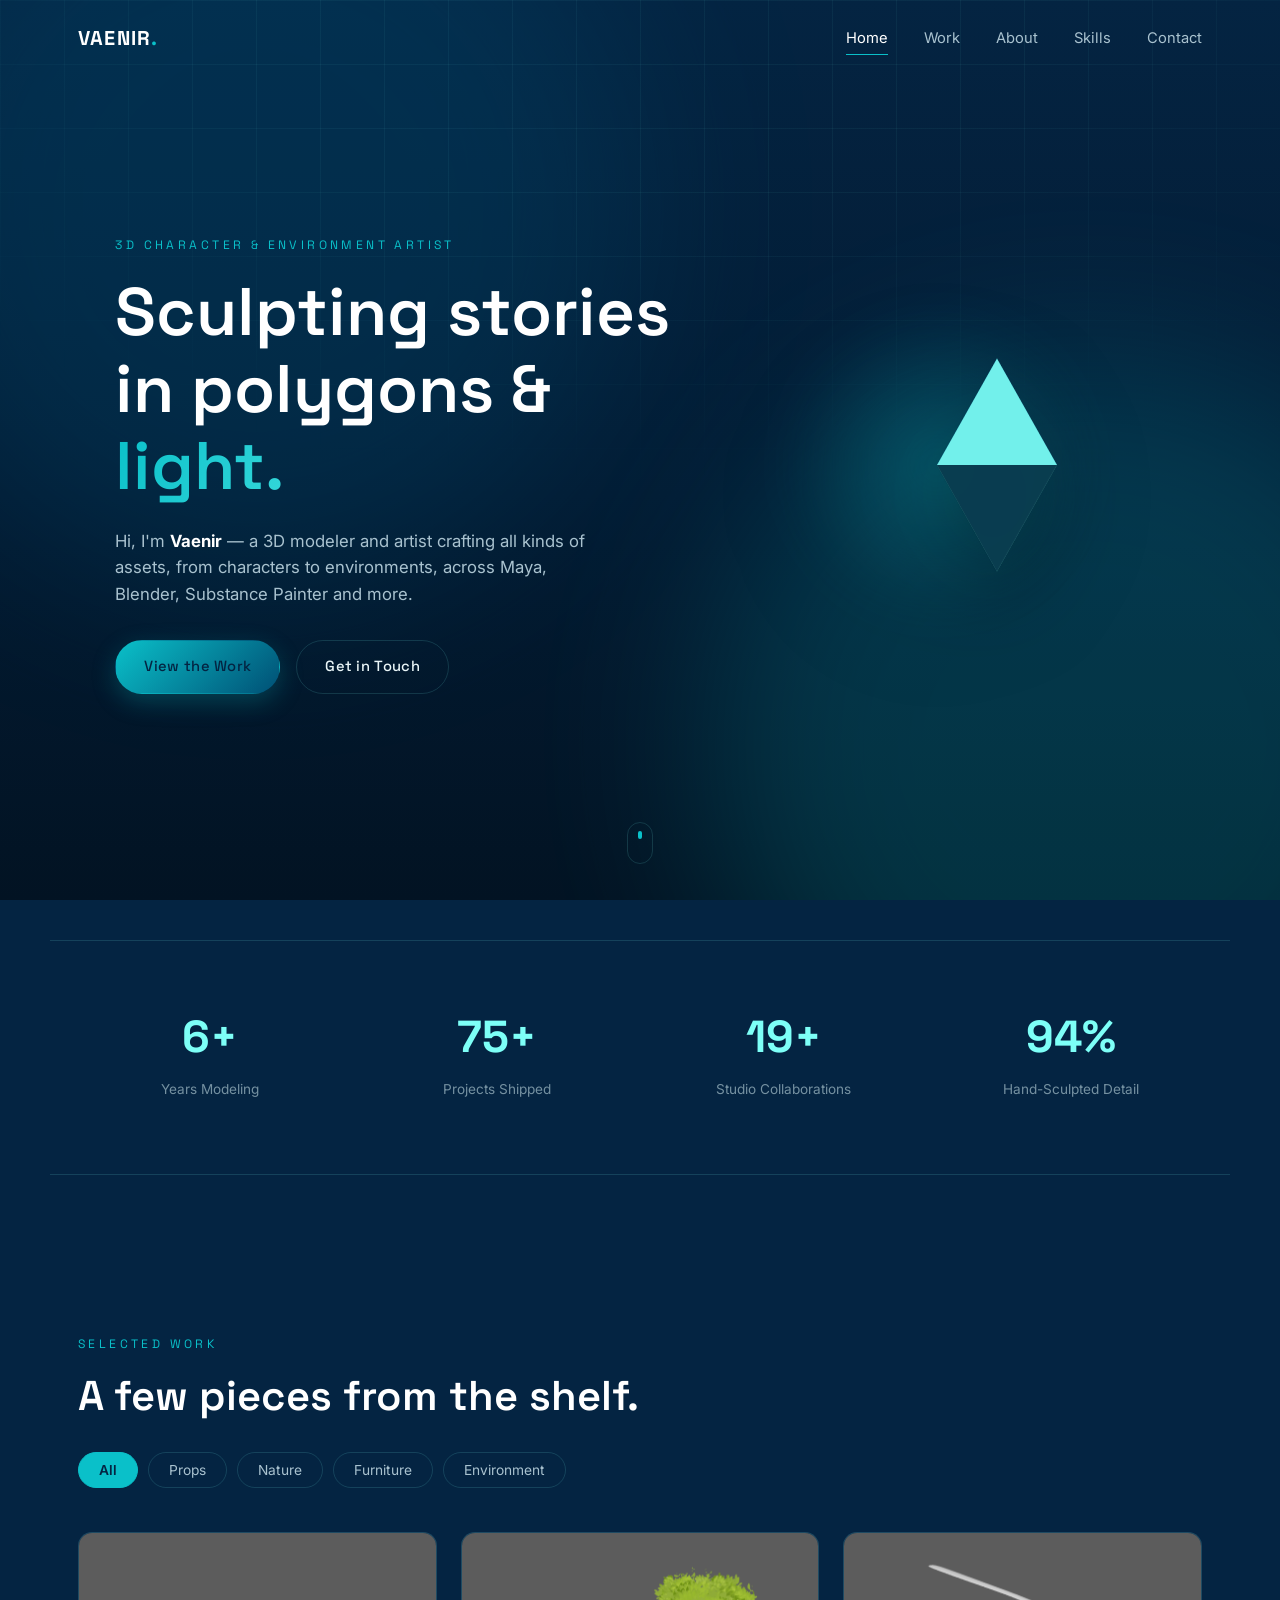
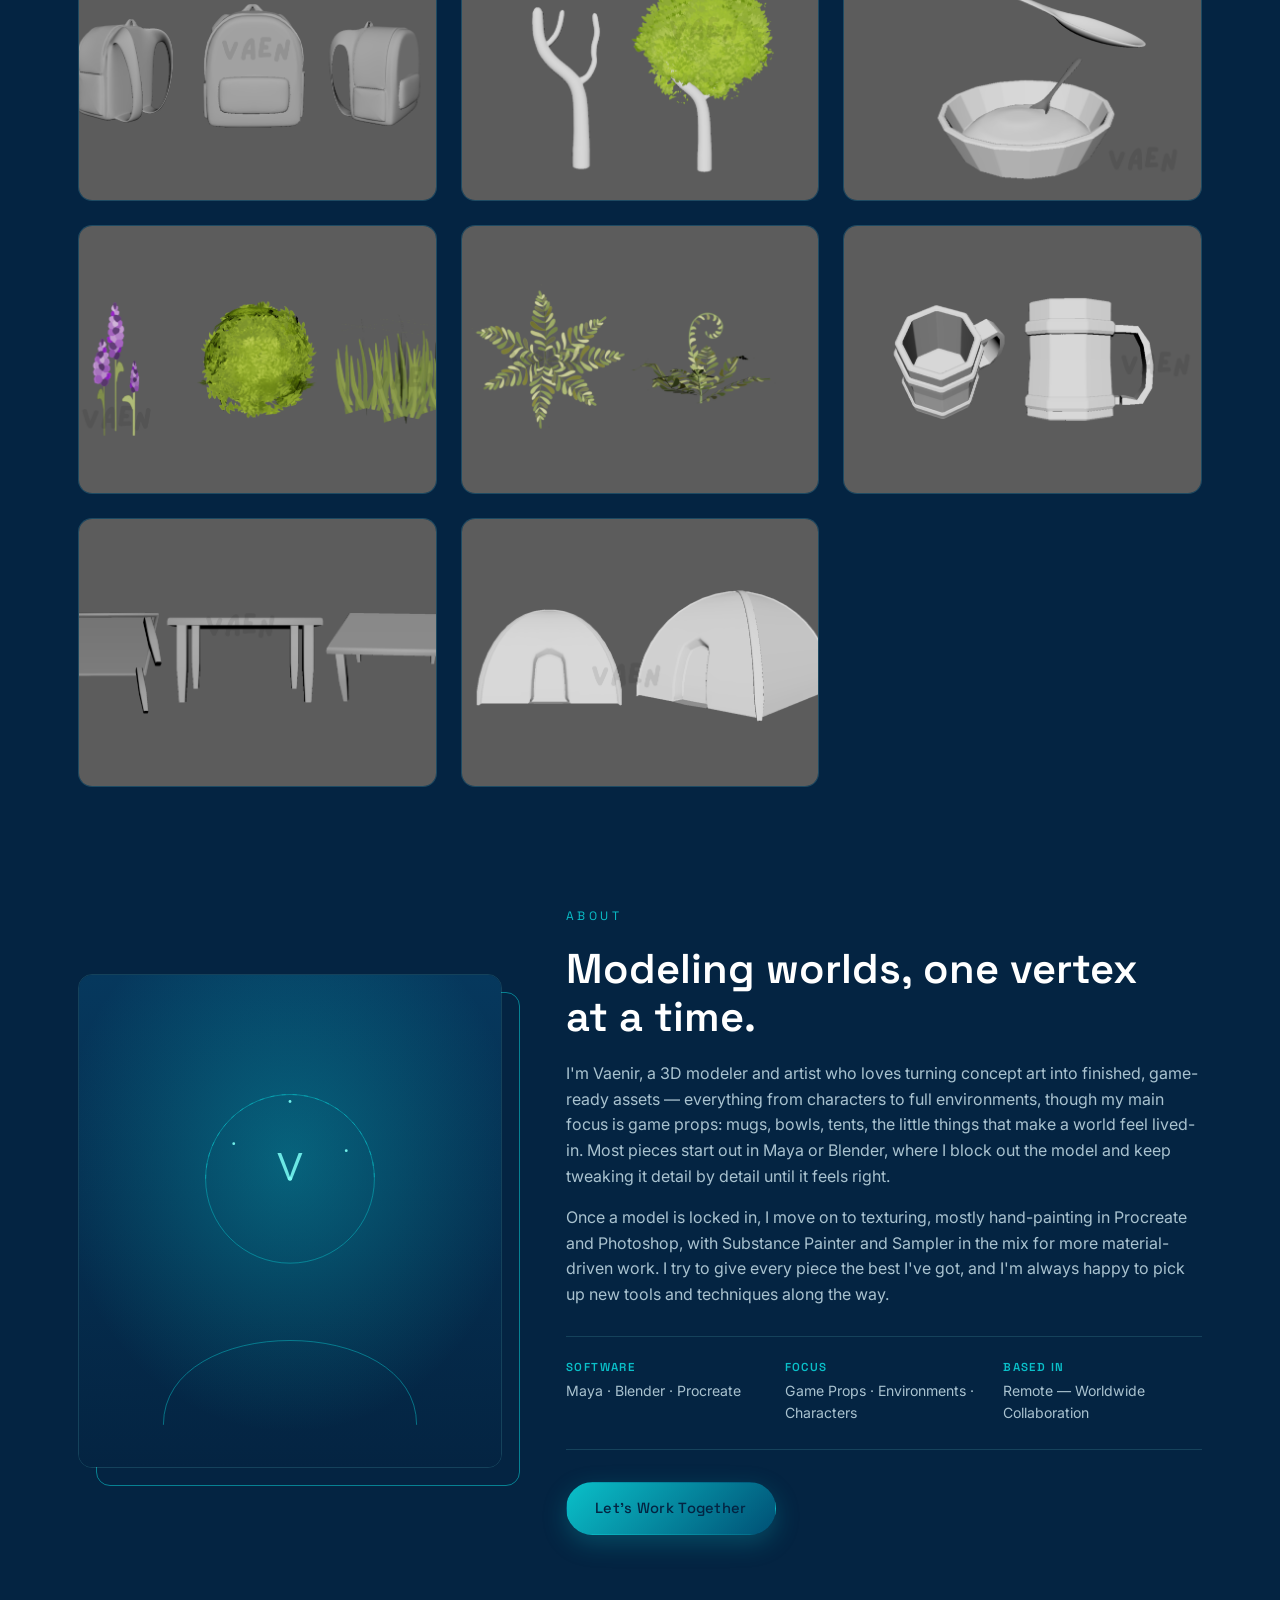
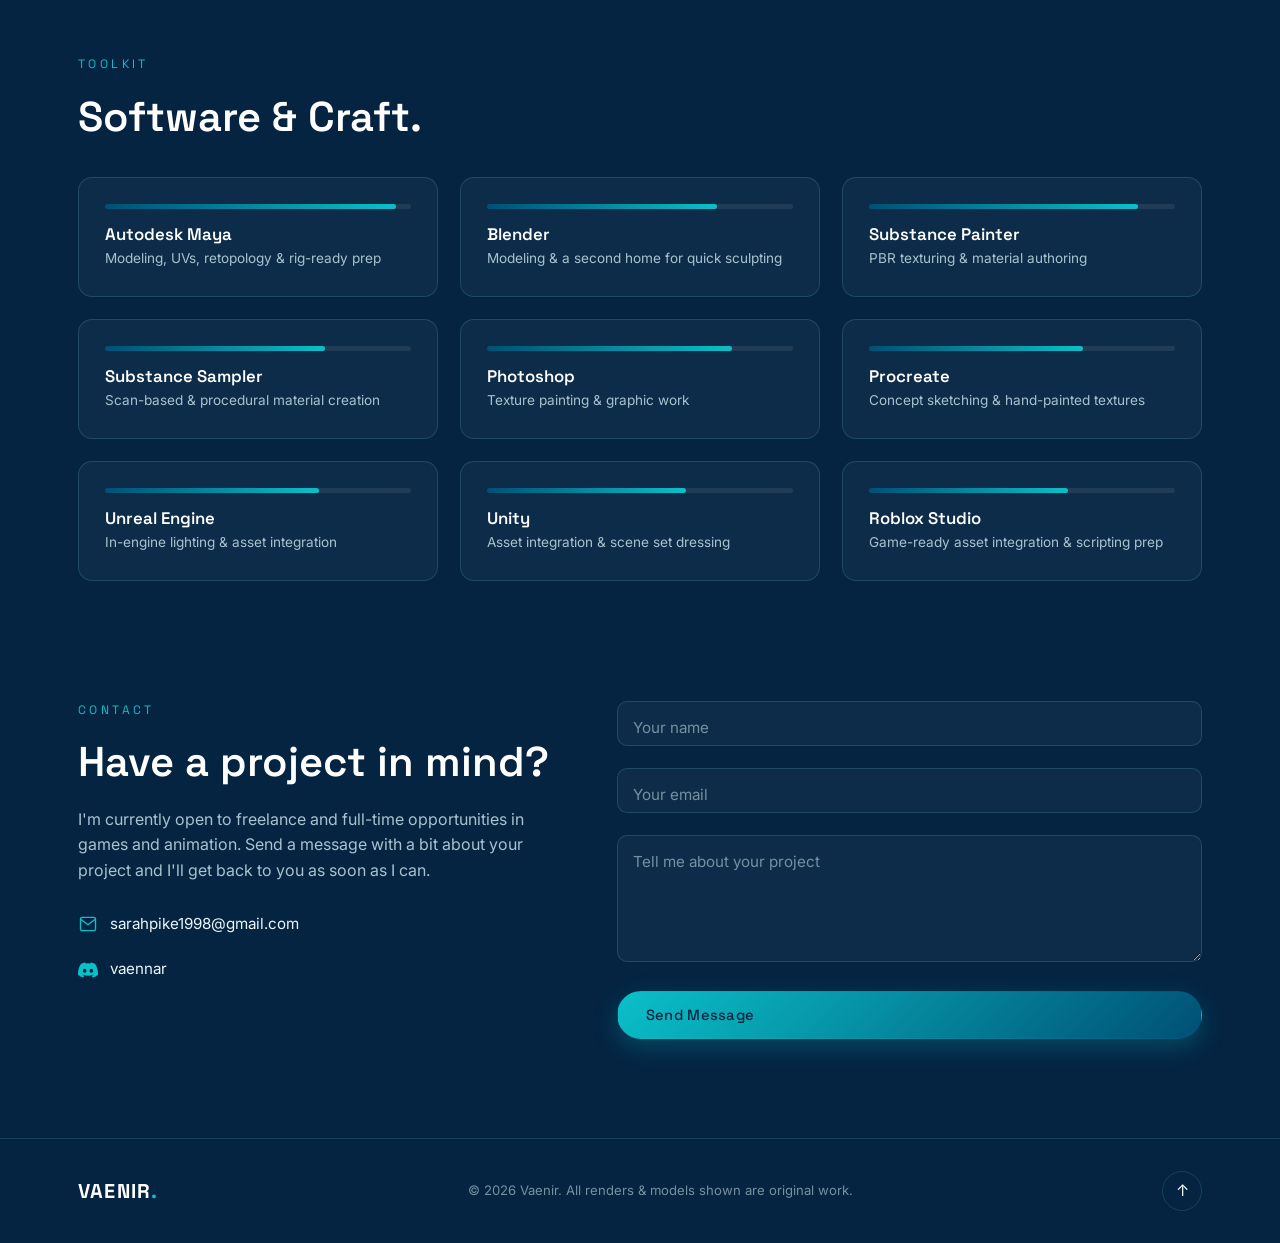
==== index.html @ 99d36cfa "Add files via upload" ====
<!doctype html>
<html lang="en">
<head>
  <meta charset="UTF-8" />
  <meta name="viewport" content="width=device-width, initial-scale=1.0" />
  <title>Vaenir — 3D Character &amp; Environment Artist</title>
  <meta name="description" content="Vaenir is a 3D modeler and artist crafting assets from characters to environments using Maya, Blender, Substance Painter and more." />
  <link rel="icon" type="image/svg+xml" href="assets/images/misc/favicon.svg" />

  <!-- Social preview (Discord, Twitter/X, Slack, etc.) -->
  <!-- NOTE: currently pointing at the local network IP for testing. Discord's crawler can't
       reach a private LAN address (10.0.0.96), so the embed won't render until this is swapped
       for a real public URL after deploying (e.g. https://vaenir.art). -->
  <meta property="og:type" content="website" />
  <meta property="og:site_name" content="Vaenir — 3D Artist Portfolio" />
  <meta property="og:title" content="Vaenir — 3D Character &amp; Environment Artist" />
  <meta property="og:description" content="3D modeler and artist crafting characters, props and environments in Maya, Blender, Substance Painter and more." />
  <meta property="og:url" content="http://10.0.0.96:8420/" />
  <meta property="og:image" content="http://10.0.0.96:8420/assets/images/misc/og-cover.png" />
  <meta property="og:image:width" content="1200" />
  <meta property="og:image:height" content="630" />
  <meta property="theme-color" content="#042442" />

  <meta name="twitter:card" content="summary_large_image" />
  <meta name="twitter:title" content="Vaenir — 3D Character &amp; Environment Artist" />
  <meta name="twitter:description" content="3D modeler and artist crafting characters, props and environments in Maya, Blender, Substance Painter and more." />
  <meta name="twitter:image" content="http://10.0.0.96:8420/assets/images/misc/og-cover.png" />

  <link rel="preconnect" href="https://fonts.googleapis.com" />
  <link rel="preconnect" href="https://fonts.gstatic.com" crossorigin />
  <link href="https://fonts.googleapis.com/css2?family=Space+Grotesk:wght@400;500;600;700&family=Inter:wght@300;400;500;600&display=swap" rel="stylesheet" />

  <link rel="stylesheet" href="css/style.css" />
</head>
<body>

  <!-- Preloader -->
  <div class="preloader" id="preloader" aria-hidden="true">
    <div class="preloader__mark">
      <svg viewBox="0 0 64 64" class="preloader__diamond">
        <polygon points="32,8 52,26 32,58 12,26" fill="none" stroke="currentColor" stroke-width="1.5"/>
        <polygon points="32,8 52,26 32,34" fill="currentColor" opacity="0.9"/>
      </svg>
      <span>VAENIR</span>
    </div>
  </div>

  <!-- Background scene: fixed animated gradient + wireframe cube -->
  <div class="bg-scene" aria-hidden="true">
    <div class="bg-scene__glow bg-scene__glow--one"></div>
    <div class="bg-scene__glow bg-scene__glow--two"></div>
    <div class="bg-scene__grid"></div>
  </div>

  <!-- Nav -->
  <header class="site-header" id="siteHeader">
    <nav class="nav container">
      <a href="#home" class="nav__logo">VAENIR<span>.</span></a>

      <button class="nav__toggle" id="navToggle" aria-label="Toggle navigation" aria-expanded="false">
        <span></span><span></span><span></span>
      </button>

      <ul class="nav__links" id="navLinks">
        <li><a href="#home" class="nav__link" data-nav>Home</a></li>
        <li><a href="#work" class="nav__link" data-nav>Work</a></li>
        <li><a href="#about" class="nav__link" data-nav>About</a></li>
        <li><a href="#skills" class="nav__link" data-nav>Skills</a></li>
        <li><a href="#contact" class="nav__link" data-nav>Contact</a></li>
      </ul>
    </nav>
  </header>

  <main>
    <!-- HERO -->
    <section class="hero" id="home">
      <div class="container hero__inner">
        <div class="hero__text">
          <p class="eyebrow reveal">3D Character &amp; Environment Artist</p>
          <h1 class="hero__title">
            <span class="reveal" style="--d:0">Sculpting stories</span>
            <span class="reveal" style="--d:1">in polygons &amp;</span>
            <span class="reveal hero__title--accent" style="--d:2">light.</span>
          </h1>
          <p class="hero__lead reveal" style="--d:3">
            Hi, I'm <strong>Vaenir</strong> — a 3D modeler and artist crafting all kinds of
            assets, from characters to environments, across Maya, Blender, Substance Painter and more.
          </p>
          <div class="hero__cta reveal" style="--d:4">
            <a href="#work" class="btn btn--primary magnetic">View the Work</a>
            <a href="#contact" class="btn btn--ghost magnetic">Get in Touch</a>
          </div>
        </div>

        <div class="hero__scene" aria-hidden="true">
          <div class="gem-wrap">
            <div class="gem">
              <div class="gem__half gem__half--top">
                <span class="gem__facet"></span>
                <span class="gem__facet"></span>
                <span class="gem__facet"></span>
                <span class="gem__facet"></span>
              </div>
              <div class="gem__half gem__half--bottom">
                <span class="gem__facet"></span>
                <span class="gem__facet"></span>
                <span class="gem__facet"></span>
                <span class="gem__facet"></span>
              </div>
            </div>
          </div>
        </div>
      </div>

      <a href="#work" class="scroll-cue" aria-label="Scroll to work">
        <span></span>
      </a>
    </section>

    <!-- STATS -->
    <section class="stats container">
      <div class="stat reveal">
        <span class="stat__num" data-count="6">0</span><span class="stat__suffix">+</span>
        <p>Years Modeling</p>
      </div>
      <div class="stat reveal">
        <span class="stat__num" data-count="80">0</span><span class="stat__suffix">+</span>
        <p>Projects Shipped</p>
      </div>
      <div class="stat reveal">
        <span class="stat__num" data-count="20">0</span><span class="stat__suffix">+</span>
        <p>Studio Collaborations</p>
      </div>
      <div class="stat reveal">
        <span class="stat__num" data-count="100">0</span><span class="stat__suffix">%</span>
        <p>Hand-Sculpted Detail</p>
      </div>
    </section>

    <!-- WORK -->
    <section class="work" id="work">
      <div class="container">
        <p class="eyebrow reveal">Selected Work</p>
        <h2 class="section-title reveal">A few pieces from the shelf.</h2>

        <div class="work__filters reveal" role="tablist" aria-label="Filter work by category">
          <button class="filter-btn is-active" data-filter="all">All</button>
          <button class="filter-btn" data-filter="prop">Props</button>
          <button class="filter-btn" data-filter="nature">Nature</button>
          <button class="filter-btn" data-filter="furniture">Furniture</button>
          <button class="filter-btn" data-filter="environment">Environment</button>
        </div>

        <div class="work__grid" id="workGrid">

          <article class="work-card reveal" data-category="prop">
            <button class="work-card__trigger" data-title="Backpack Study" data-category-label="Hard-Surface Prop" data-desc="A stylized backpack modeled in Maya with clean quad topology, shown here as a grey-clay turnaround to highlight surface flow before texturing.">
              <img src="assets/images/work/1.png" alt="Backpack — stylized prop turnaround render" loading="lazy" />
              <span class="work-card__overlay">
                <span class="work-card__cat">Hard-Surface Prop</span>
                <span class="work-card__title">Backpack Study</span>
                <span class="work-card__view">View Piece →</span>
              </span>
            </button>
          </article>

          <article class="work-card reveal" data-category="nature">
            <button class="work-card__trigger" data-title="Stylized Tree" data-category-label="Nature Asset" data-desc="A hand-built stylized tree combining a sculpted trunk with painted foliage clumps, designed for lightweight in-engine instancing.">
              <img src="assets/images/work/2.png" alt="Stylized tree — nature asset render" loading="lazy" />
              <span class="work-card__overlay">
                <span class="work-card__cat">Nature Asset</span>
                <span class="work-card__title">Stylized Tree</span>
                <span class="work-card__view">View Piece →</span>
              </span>
            </button>
          </article>

          <article class="work-card reveal" data-category="prop">
            <button class="work-card__trigger" data-title="Spoon &amp; Bowl" data-category-label="Prop" data-desc="A simple kitchenware set modeled in Maya, focused on clean silhouette and smooth surface flow for a cozy stylized scene.">
              <img src="assets/images/work/3.png" alt="Spoon and bowl — prop render" loading="lazy" />
              <span class="work-card__overlay">
                <span class="work-card__cat">Prop</span>
                <span class="work-card__title">Spoon &amp; Bowl</span>
                <span class="work-card__view">View Piece →</span>
              </span>
            </button>
          </article>

          <article class="work-card reveal" data-category="nature">
            <button class="work-card__trigger" data-title="Foliage Set" data-category-label="Nature Asset" data-desc="A modular nature kit — flowering stems, a rounded bush and grass clumps — built as lightweight cards for fast environment dressing.">
              <img src="assets/images/work/4.png" alt="Foliage set — flowers, bush and grass render" loading="lazy" />
              <span class="work-card__overlay">
                <span class="work-card__cat">Nature Asset</span>
                <span class="work-card__title">Foliage Set</span>
                <span class="work-card__view">View Piece →</span>
              </span>
            </button>
          </article>

          <article class="work-card reveal" data-category="nature">
            <button class="work-card__trigger" data-title="Fern Study" data-category-label="Nature Asset" data-desc="Two fern variations exploring frond layout and a curled fiddlehead silhouette, painted onto simple card geometry." >
              <img src="assets/images/work/5.png" alt="Fern study — nature asset render" loading="lazy" />
              <span class="work-card__overlay">
                <span class="work-card__cat">Nature Asset</span>
                <span class="work-card__title">Fern Study</span>
                <span class="work-card__view">View Piece →</span>
              </span>
            </button>
          </article>

          <article class="work-card reveal" data-category="prop">
            <button class="work-card__trigger" data-title="Tankard" data-category-label="Prop" data-desc="A stylized drinking mug with faceted surface detailing, modeled to read clearly under simple toon-style lighting.">
              <img src="assets/images/work/6.png" alt="Tankard — stylized prop render" loading="lazy" />
              <span class="work-card__overlay">
                <span class="work-card__cat">Prop</span>
                <span class="work-card__title">Tankard</span>
                <span class="work-card__view">View Piece →</span>
              </span>
            </button>
          </article>

          <article class="work-card reveal" data-category="furniture">
            <button class="work-card__trigger" data-title="Side Table" data-category-label="Furniture" data-desc="A small wooden side table modeled from turntable reference, kept low-poly and clean for interior set dressing.">
              <img src="assets/images/work/7.png" alt="Side table — furniture prop render" loading="lazy" />
              <span class="work-card__overlay">
                <span class="work-card__cat">Furniture</span>
                <span class="work-card__title">Side Table</span>
                <span class="work-card__view">View Piece →</span>
              </span>
            </button>
          </article>

          <article class="work-card reveal" data-category="environment">
            <button class="work-card__trigger" data-title="Dome Shelter" data-category-label="Environment" data-desc="A rounded dome shelter with an arched doorway, modeled as a modular piece for outdoor environment kits.">
              <img src="assets/images/work/8.png" alt="Dome shelter — environment piece render" loading="lazy" />
              <span class="work-card__overlay">
                <span class="work-card__cat">Environment</span>
                <span class="work-card__title">Dome Shelter</span>
                <span class="work-card__view">View Piece →</span>
              </span>
            </button>
          </article>

        </div>
      </div>
    </section>

    <!-- ABOUT -->
    <section class="about" id="about">
      <div class="container about__inner">
        <div class="about__media reveal">
          <img src="assets/images/misc/portrait.svg" alt="Portrait placeholder for Vaenir" />
          <div class="about__media-frame" aria-hidden="true"></div>
        </div>

        <div class="about__text">
          <p class="eyebrow reveal">About</p>
          <h2 class="section-title reveal">Modeling worlds, one vertex at a time.</h2>
          <p class="reveal">
            I'm Vaenir, a 3D modeler and artist who loves turning concept art into finished,
            game-ready assets — everything from characters to full environments, though my
            main focus is game props: mugs, bowls, tents, the little things that make a world
            feel lived-in. Most pieces start out in Maya or Blender, where I block out the
            model and keep tweaking it detail by detail until it feels right.
          </p>
          <p class="reveal">
            Once a model is locked in, I move on to texturing, mostly hand-painting in
            Procreate and Photoshop, with Substance Painter and Sampler in the mix for more
            material-driven work. I try to give every piece the best I've got, and I'm always
            happy to pick up new tools and techniques along the way.
          </p>

          <div class="about__facts reveal">
            <div>
              <h3>Software</h3>
              <p>Maya · Blender · Procreate</p>
            </div>
            <div>
              <h3>Focus</h3>
              <p>Game Props · Environments · Characters</p>
            </div>
            <div>
              <h3>Based in</h3>
              <p>Remote — Worldwide Collaboration</p>
            </div>
          </div>

          <a href="#contact" class="btn btn--primary magnetic reveal">Let's Work Together</a>
        </div>
      </div>
    </section>

    <!-- SKILLS -->
    <section class="skills" id="skills">
      <div class="container">
        <p class="eyebrow reveal">Toolkit</p>
        <h2 class="section-title reveal">Software &amp; Craft.</h2>

        <div class="skills__grid">
          <div class="skill-card reveal">
            <div class="skill-card__bar"><span style="--w:95%"></span></div>
            <h3>Autodesk Maya</h3>
            <p>Modeling, UVs, retopology &amp; rig-ready prep</p>
          </div>
          <div class="skill-card reveal">
            <div class="skill-card__bar"><span style="--w:75%"></span></div>
            <h3>Blender</h3>
            <p>Modeling &amp; a second home for quick sculpting</p>
          </div>
          <div class="skill-card reveal">
            <div class="skill-card__bar"><span style="--w:88%"></span></div>
            <h3>Substance Painter</h3>
            <p>PBR texturing &amp; material authoring</p>
          </div>
          <div class="skill-card reveal">
            <div class="skill-card__bar"><span style="--w:72%"></span></div>
            <h3>Substance Sampler</h3>
            <p>Scan-based &amp; procedural material creation</p>
          </div>
          <div class="skill-card reveal">
            <div class="skill-card__bar"><span style="--w:80%"></span></div>
            <h3>Photoshop</h3>
            <p>Texture painting &amp; graphic work</p>
          </div>
          <div class="skill-card reveal">
            <div class="skill-card__bar"><span style="--w:70%"></span></div>
            <h3>Procreate</h3>
            <p>Concept sketching &amp; hand-painted textures</p>
          </div>
          <div class="skill-card reveal">
            <div class="skill-card__bar"><span style="--w:70%"></span></div>
            <h3>Unreal Engine</h3>
            <p>In-engine lighting &amp; asset integration</p>
          </div>
          <div class="skill-card reveal">
            <div class="skill-card__bar"><span style="--w:65%"></span></div>
            <h3>Unity</h3>
            <p>Asset integration &amp; scene set dressing</p>
          </div>
          <div class="skill-card reveal">
            <div class="skill-card__bar"><span style="--w:65%"></span></div>
            <h3>Roblox Studio</h3>
            <p>Game-ready asset integration &amp; scripting prep</p>
          </div>
        </div>
      </div>
    </section>

    <!-- CONTACT -->
    <section class="contact" id="contact">
      <div class="container contact__inner">
        <div class="contact__intro">
          <p class="eyebrow reveal">Contact</p>
          <h2 class="section-title reveal">Have a project in mind?</h2>
          <p class="reveal">
            I'm currently open to freelance and full-time opportunities in games and
            animation. Send a message with a bit about your project and I'll get back to
            you as soon as I can.
          </p>

          <ul class="contact__links reveal">
            <li>
              <a href="mailto:sarahpike1998@gmail.com">
                <svg viewBox="0 0 24 24" fill="none" stroke="currentColor" stroke-width="1.6"><path d="M3 6l9 7 9-7" stroke-linecap="round" stroke-linejoin="round"/><rect x="3" y="4" width="18" height="16" rx="2"/></svg>
                sarahpike1998@gmail.com
              </a>
            </li>
            <li>
              <button type="button" class="contact__copy" data-copy="vaennar" title="Click to copy Discord username">
                <svg viewBox="0 0 24 24" fill="currentColor"><path d="M20.317 4.37a19.79 19.79 0 0 0-4.885-1.515.074.074 0 0 0-.079.037c-.21.375-.444.864-.608 1.25a18.27 18.27 0 0 0-5.487 0 12.64 12.64 0 0 0-.617-1.25.077.077 0 0 0-.079-.037A19.736 19.736 0 0 0 3.677 4.37a.07.07 0 0 0-.032.027C.533 9.046-.32 13.58.099 18.058a.082.082 0 0 0 .031.056 19.9 19.9 0 0 0 5.993 3.03.078.078 0 0 0 .084-.028 14.09 14.09 0 0 0 1.226-1.994.076.076 0 0 0-.041-.106 13.107 13.107 0 0 1-1.872-.892.077.077 0 0 1-.008-.128c.126-.094.252-.192.372-.291a.074.074 0 0 1 .078-.01c3.927 1.793 8.18 1.793 12.061 0a.074.074 0 0 1 .079.009c.12.099.246.198.373.292a.077.077 0 0 1-.006.128c-.598.35-1.22.645-1.873.892a.076.076 0 0 0-.04.106c.36.698.772 1.362 1.225 1.993a.076.076 0 0 0 .084.029 19.84 19.84 0 0 0 6.002-3.03.077.077 0 0 0 .032-.055c.5-5.177-.838-9.673-3.549-13.66a.06.06 0 0 0-.031-.028zM8.02 15.33c-1.183 0-2.157-1.085-2.157-2.419 0-1.333.955-2.419 2.157-2.419 1.211 0 2.176 1.096 2.157 2.42 0 1.333-.955 2.418-2.157 2.418zm7.975 0c-1.183 0-2.157-1.085-2.157-2.419 0-1.333.955-2.419 2.157-2.419 1.211 0 2.176 1.096 2.157 2.42 0 1.333-.946 2.418-2.157 2.418z"/></svg>
                <span class="contact__copy-text">vaennar</span>
                <span class="contact__copy-toast" role="status" aria-live="polite">Copied to clipboard!</span>
              </button>
            </li>
          </ul>
        </div>

        <form class="contact__form reveal" id="contactForm" novalidate>
          <div class="field">
            <input type="text" id="name" name="name" required placeholder=" " />
            <label for="name">Your name</label>
          </div>
          <div class="field">
            <input type="email" id="email" name="email" required placeholder=" " />
            <label for="email">Your email</label>
          </div>
          <div class="field">
            <textarea id="message" name="message" rows="5" required placeholder=" "></textarea>
            <label for="message">Tell me about your project</label>
          </div>
          <button type="submit" class="btn btn--primary magnetic">Send Message</button>
          <p class="contact__note" id="formNote" role="status" aria-live="polite"></p>
        </form>
      </div>
    </section>
  </main>

  <footer class="footer">
    <div class="container footer__inner">
      <a href="#home" class="nav__logo">VAENIR<span>.</span></a>
      <p>&copy; <span id="year"></span> Vaenir. All renders &amp; models shown are original work.</p>
      <a href="#home" class="back-to-top magnetic" aria-label="Back to top">↑</a>
    </div>
  </footer>

  <!-- Lightbox -->
  <div class="lightbox" id="lightbox" aria-hidden="true">
    <div class="lightbox__backdrop" data-close></div>
    <div class="lightbox__panel" role="dialog" aria-modal="true" aria-labelledby="lightboxTitle">
      <button class="lightbox__close" data-close aria-label="Close">&times;</button>
      <img class="lightbox__img" id="lightboxImg" src="" alt="" />
      <div class="lightbox__info">
        <span class="lightbox__cat" id="lightboxCat"></span>
        <h3 id="lightboxTitle"></h3>
        <p id="lightboxDesc"></p>
      </div>
    </div>
  </div>

  <script src="js/main.js"></script>
</body>
</html>
---- css/style.css ----
/* ============================================
   Vaenir — 3D Artist Portfolio
   ============================================ */

:root {
  --night-sky: #042442;
  --deep-ocean: #06385D;
  --ocean-blue: #005075;
  --bold-cyan: #0AC0C9;
  --electric-blue: #7DFFF7;

  --bg: var(--night-sky);
  --bg-alt: #031b33;
  --surface: rgba(255, 255, 255, 0.04);
  --surface-strong: rgba(255, 255, 255, 0.07);
  --border: rgba(125, 255, 247, 0.14);
  --text: #eaf6f8;
  --text-dim: #a9c2cf;
  --text-faint: #7591a1;

  --font-head: "Space Grotesk", "Segoe UI", sans-serif;
  --font-body: "Inter", "Segoe UI", sans-serif;

  --container: 1180px;
  --radius: 14px;
  --ease: cubic-bezier(0.22, 1, 0.36, 1);
}

* { box-sizing: border-box; }
html { scroll-behavior: smooth; }

body {
  margin: 0;
  background: var(--bg);
  color: var(--text);
  font-family: var(--font-body);
  font-weight: 400;
  line-height: 1.6;
  overflow-x: hidden;
  -webkit-font-smoothing: antialiased;
}

h1, h2, h3, h4 {
  font-family: var(--font-head);
  font-weight: 600;
  line-height: 1.15;
  margin: 0 0 0.5em;
  color: #fff;
}

p { margin: 0 0 1em; color: var(--text-dim); }

a { color: inherit; text-decoration: none; }

img { max-width: 100%; display: block; }

.container {
  max-width: var(--container);
  margin: 0 auto;
  padding: 0 28px;
}

::selection { background: var(--bold-cyan); color: var(--night-sky); }

/* Scrollbar */
::-webkit-scrollbar { width: 10px; }
::-webkit-scrollbar-track { background: var(--bg); }
::-webkit-scrollbar-thumb { background: var(--ocean-blue); border-radius: 10px; }
::-webkit-scrollbar-thumb:hover { background: var(--bold-cyan); }

/* ============ Preloader ============ */
.preloader {
  position: fixed;
  inset: 0;
  z-index: 999;
  background: var(--night-sky);
  display: flex;
  align-items: center;
  justify-content: center;
  transition: opacity 0.6s var(--ease), visibility 0.6s var(--ease);
}
.preloader.is-hidden { opacity: 0; visibility: hidden; pointer-events: none; }
.preloader__mark {
  display: flex;
  flex-direction: column;
  align-items: center;
  gap: 14px;
  color: var(--bold-cyan);
  animation: pulse 1.6s ease-in-out infinite;
}
.preloader__diamond { width: 46px; height: 46px; animation: spin 3s linear infinite; }
.preloader__mark span {
  font-family: var(--font-head);
  letter-spacing: 0.35em;
  font-size: 0.8rem;
  color: var(--text-dim);
}
@keyframes pulse { 0%, 100% { opacity: 1; } 50% { opacity: 0.5; } }
@keyframes spin { to { transform: rotate(360deg); } }

/* ============ Background scene ============ */
.bg-scene {
  position: fixed;
  inset: 0;
  z-index: -1;
  overflow: hidden;
  background: linear-gradient(180deg, var(--night-sky) 0%, var(--bg-alt) 55%, #021323 100%);
}
.bg-scene__glow {
  position: absolute;
  width: 60vw;
  height: 60vw;
  border-radius: 50%;
  filter: blur(90px);
  opacity: 0.28;
  animation: drift 22s ease-in-out infinite alternate;
}
.bg-scene__glow--one {
  background: var(--ocean-blue);
  top: -20%;
  left: -10%;
}
.bg-scene__glow--two {
  background: var(--bold-cyan);
  bottom: -25%;
  right: -15%;
  opacity: 0.18;
  animation-duration: 28s;
  animation-delay: -6s;
}
@keyframes drift {
  0% { transform: translate(0, 0) scale(1); }
  100% { transform: translate(6%, 8%) scale(1.15); }
}
.bg-scene__grid {
  position: absolute;
  inset: 0;
  background-image:
    linear-gradient(rgba(125, 255, 247, 0.05) 1px, transparent 1px),
    linear-gradient(90deg, rgba(125, 255, 247, 0.05) 1px, transparent 1px);
  background-size: 64px 64px;
  mask-image: radial-gradient(ellipse 80% 60% at 50% 0%, black 40%, transparent 90%);
}

/* ============ Reveal-on-scroll ============ */
.reveal {
  opacity: 0;
  transform: translateY(28px);
  transition: opacity 0.8s var(--ease), transform 0.8s var(--ease);
  transition-delay: calc(var(--d, 0) * 90ms);
}
.reveal.is-visible { opacity: 1; transform: translateY(0); }

/* ============ Header / Nav ============ */
.site-header {
  position: fixed;
  top: 0;
  left: 0;
  right: 0;
  z-index: 100;
  padding: 22px 0;
  transition: padding 0.35s var(--ease), background 0.35s var(--ease), box-shadow 0.35s var(--ease);
}
.site-header.is-scrolled {
  padding: 12px 0;
  background: rgba(4, 36, 66, 0.75);
  backdrop-filter: blur(14px) saturate(140%);
  box-shadow: 0 8px 30px rgba(0, 0, 0, 0.25);
  border-bottom: 1px solid var(--border);
}
.nav { display: flex; align-items: center; justify-content: space-between; }
.nav__logo {
  font-family: var(--font-head);
  font-weight: 700;
  font-size: 1.25rem;
  letter-spacing: 0.06em;
  color: #fff;
}
.nav__logo span { color: var(--bold-cyan); }

.nav__links { list-style: none; display: flex; gap: 36px; margin: 0; padding: 0; }
.nav__link {
  position: relative;
  font-size: 0.92rem;
  color: var(--text-dim);
  padding: 4px 0;
  transition: color 0.25s;
}
.nav__link::after {
  content: "";
  position: absolute;
  left: 0; bottom: -4px;
  width: 0; height: 1.5px;
  background: var(--bold-cyan);
  transition: width 0.3s var(--ease);
}
.nav__link:hover, .nav__link.is-active { color: #fff; }
.nav__link:hover::after, .nav__link.is-active::after { width: 100%; }

.nav__toggle {
  display: none;
  flex-direction: column;
  justify-content: center;
  gap: 5px;
  width: 40px; height: 40px;
  background: var(--surface);
  border: 1px solid var(--border);
  border-radius: 8px;
  cursor: pointer;
}
.nav__toggle span {
  height: 2px; width: 18px;
  margin: 0 auto;
  background: var(--text);
  transition: transform 0.3s var(--ease), opacity 0.3s var(--ease);
}
.nav__toggle.is-active span:nth-child(1) { transform: translateY(7px) rotate(45deg); }
.nav__toggle.is-active span:nth-child(2) { opacity: 0; }
.nav__toggle.is-active span:nth-child(3) { transform: translateY(-7px) rotate(-45deg); }

/* ============ Buttons ============ */
.btn {
  display: inline-flex;
  align-items: center;
  gap: 8px;
  padding: 14px 28px;
  border-radius: 999px;
  font-family: var(--font-head);
  font-weight: 500;
  font-size: 0.92rem;
  letter-spacing: 0.02em;
  cursor: pointer;
  border: 1px solid transparent;
  transition: transform 0.35s var(--ease), box-shadow 0.35s var(--ease), background 0.35s var(--ease), border-color 0.35s var(--ease);
}
.btn--primary {
  background: linear-gradient(135deg, var(--bold-cyan), var(--ocean-blue));
  color: var(--night-sky);
  box-shadow: 0 8px 24px rgba(10, 192, 201, 0.25);
}
.btn--primary:hover { transform: translateY(-3px); box-shadow: 0 14px 32px rgba(10, 192, 201, 0.38); }
.btn--ghost {
  background: transparent;
  border-color: var(--border);
  color: var(--text);
}
.btn--ghost:hover { border-color: var(--bold-cyan); color: var(--electric-blue); transform: translateY(-3px); }

/* ============ Hero ============ */
.hero {
  position: relative;
  min-height: 100vh;
  display: flex;
  align-items: center;
  padding-top: 90px;
}
.hero__inner {
  display: grid;
  grid-template-columns: 1.1fr 0.9fr;
  align-items: center;
  gap: 40px;
}
.eyebrow {
  font-family: var(--font-head);
  text-transform: uppercase;
  letter-spacing: 0.28em;
  font-size: 0.76rem;
  color: var(--bold-cyan);
  margin-bottom: 18px;
}
.hero__title {
  font-size: clamp(2.4rem, 5.4vw, 4.2rem);
  margin-bottom: 22px;
}
.hero__title span { display: block; }
.hero__title--accent {
  background: linear-gradient(120deg, var(--bold-cyan), var(--electric-blue));
  -webkit-background-clip: text;
  background-clip: text;
  color: transparent;
}
.hero__lead { max-width: 480px; font-size: 1.05rem; }
.hero__lead strong { color: #fff; }
.hero__cta { display: flex; gap: 16px; margin-top: 32px; flex-wrap: wrap; }

.hero__scene { display: flex; align-items: center; justify-content: center; perspective: 1400px; }

.gem-wrap {
  position: relative;
  width: 220px; height: 240px;
  filter: drop-shadow(0 30px 40px rgba(2, 12, 22, 0.55));
}
.gem-wrap::before {
  content: "";
  position: absolute;
  inset: -40px;
  background: radial-gradient(circle, rgba(10, 192, 201, 0.28), transparent 70%);
  filter: blur(20px);
  z-index: -1;
}
.gem {
  position: relative;
  width: 100%; height: 100%;
  transform-style: preserve-3d;
  animation: rotateGem 16s linear infinite;
}
.gem__half {
  position: absolute;
  top: 50%; left: 50%;
  width: 0; height: 0;
  transform-style: preserve-3d;
}
.gem__half--top { transform: translateY(-106.5px); }
.gem__half--bottom { transform: translateY(106.5px) rotateX(180deg); }

.gem__facet {
  position: absolute;
  top: 0; left: 0;
  width: 0; height: 0;
  border-left: 60px solid transparent;
  border-right: 60px solid transparent;
  border-bottom: 130px solid var(--facet-c);
  transform-origin: 50% 0%;
  opacity: 0.92;
}
.gem__facet:nth-child(1) { transform: rotateY(0deg)   rotateX(35deg); --facet-c: var(--electric-blue); }
.gem__facet:nth-child(2) { transform: rotateY(90deg)  rotateX(35deg); --facet-c: var(--bold-cyan); }
.gem__facet:nth-child(3) { transform: rotateY(180deg) rotateX(35deg); --facet-c: var(--ocean-blue); }
.gem__facet:nth-child(4) { transform: rotateY(270deg) rotateX(35deg); --facet-c: var(--bold-cyan); }

.gem__half--bottom .gem__facet { filter: brightness(0.6); opacity: 0.85; }

@keyframes rotateGem {
  from { transform: rotateX(-16deg) rotateY(0deg); }
  to   { transform: rotateX(-16deg) rotateY(360deg); }
}

.scroll-cue {
  position: absolute;
  bottom: 36px;
  left: 50%;
  transform: translateX(-50%);
  width: 26px; height: 42px;
  border: 1.5px solid var(--border);
  border-radius: 20px;
  display: flex;
  justify-content: center;
  padding-top: 8px;
}
.scroll-cue span {
  width: 4px; height: 8px;
  background: var(--bold-cyan);
  border-radius: 4px;
  animation: scrollCue 1.8s ease-in-out infinite;
}
@keyframes scrollCue {
  0% { opacity: 0; transform: translateY(0); }
  30% { opacity: 1; }
  100% { opacity: 0; transform: translateY(14px); }
}

/* ============ Stats ============ */
.stats {
  display: grid;
  grid-template-columns: repeat(4, 1fr);
  gap: 24px;
  padding: 60px 28px;
  border-top: 1px solid var(--border);
  border-bottom: 1px solid var(--border);
  margin: 40px auto 100px;
}
.stat { text-align: center; }
.stat__num, .stat__suffix {
  font-family: var(--font-head);
  font-size: clamp(2rem, 4vw, 2.8rem);
  font-weight: 700;
  color: var(--electric-blue);
}
.stat p { margin-top: 6px; font-size: 0.85rem; color: var(--text-faint); }

/* ============ Section shared ============ */
section { position: relative; padding: 60px 0; }
.section-title { font-size: clamp(1.8rem, 3.4vw, 2.6rem); max-width: 620px; }

/* ============ Work ============ */
.work__filters {
  display: flex;
  flex-wrap: wrap;
  gap: 10px;
  margin: 32px 0 44px;
}
.filter-btn {
  padding: 9px 20px;
  border-radius: 999px;
  border: 1px solid var(--border);
  background: transparent;
  color: var(--text-dim);
  font-family: var(--font-body);
  font-size: 0.86rem;
  cursor: pointer;
  transition: all 0.3s var(--ease);
}
.filter-btn:hover { border-color: var(--bold-cyan); color: #fff; }
.filter-btn.is-active {
  background: var(--bold-cyan);
  border-color: var(--bold-cyan);
  color: var(--night-sky);
  font-weight: 600;
}

.work__grid {
  display: grid;
  grid-template-columns: repeat(3, 1fr);
  gap: 24px;
}
.work-card {
  position: relative;
  border-radius: var(--radius);
  overflow: hidden;
  aspect-ratio: 4 / 3;
  background: var(--surface);
  border: 1px solid var(--border);
  transition: transform 0.5s var(--ease), opacity 0.4s var(--ease), box-shadow 0.5s var(--ease);
}
.work-card:hover { transform: translateY(-6px); box-shadow: 0 20px 40px rgba(0, 0, 0, 0.35); }
.work-card.is-hidden { display: none; }

.work-card__trigger {
  all: unset;
  display: block;
  width: 100%; height: 100%;
  cursor: pointer;
  position: relative;
}
.work-card__trigger img {
  width: 100%; height: 100%;
  object-fit: cover;
  transition: transform 0.6s var(--ease), filter 0.6s var(--ease);
}
.work-card:hover .work-card__trigger img { transform: scale(1.08); filter: saturate(1.15); }

.work-card__overlay {
  position: absolute;
  inset: 0;
  display: flex;
  flex-direction: column;
  justify-content: flex-end;
  padding: 22px;
  background: linear-gradient(0deg, rgba(2, 15, 28, 0.92) 0%, rgba(2, 15, 28, 0.15) 55%, transparent 100%);
  opacity: 0;
  transform: translateY(10px);
  transition: opacity 0.4s var(--ease), transform 0.4s var(--ease);
}
.work-card:hover .work-card__overlay,
.work-card:focus-within .work-card__overlay { opacity: 1; transform: translateY(0); }
.work-card__cat {
  font-size: 0.72rem;
  letter-spacing: 0.14em;
  text-transform: uppercase;
  color: var(--bold-cyan);
  margin-bottom: 4px;
}
.work-card__title { font-family: var(--font-head); font-size: 1.15rem; color: #fff; font-weight: 600; }
.work-card__view { font-size: 0.8rem; color: var(--electric-blue); margin-top: 8px; }

/* ============ About ============ */
.about__inner {
  display: grid;
  grid-template-columns: 0.8fr 1.2fr;
  gap: 64px;
  align-items: center;
}
.about__media { position: relative; }
.about__media img {
  border-radius: var(--radius);
  border: 1px solid var(--border);
  width: 100%;
}
.about__media-frame {
  position: absolute;
  top: 18px; left: 18px;
  width: 100%; height: 100%;
  border: 1.5px solid var(--bold-cyan);
  border-radius: var(--radius);
  z-index: -1;
  opacity: 0.6;
}
.about__facts {
  display: grid;
  grid-template-columns: repeat(3, 1fr);
  gap: 20px;
  margin: 28px 0 32px;
  padding: 24px 0;
  border-top: 1px solid var(--border);
  border-bottom: 1px solid var(--border);
}
.about__facts h3 {
  font-size: 0.72rem;
  text-transform: uppercase;
  letter-spacing: 0.12em;
  color: var(--bold-cyan);
  margin-bottom: 6px;
}
.about__facts p { font-size: 0.88rem; color: var(--text-dim); margin: 0; }

/* ============ Skills ============ */
.skills__grid {
  display: grid;
  grid-template-columns: repeat(3, 1fr);
  gap: 22px;
  margin-top: 36px;
}
.skill-card {
  padding: 26px;
  border-radius: var(--radius);
  background: var(--surface);
  border: 1px solid var(--border);
  transition: transform 0.4s var(--ease), border-color 0.4s var(--ease), background 0.4s var(--ease);
}
.skill-card:hover { transform: translateY(-4px); border-color: var(--bold-cyan); background: var(--surface-strong); }
.skill-card h3 { font-size: 1.05rem; margin-bottom: 4px; }
.skill-card p { font-size: 0.85rem; margin-bottom: 0; }
.skill-card__bar {
  height: 5px;
  border-radius: 4px;
  background: rgba(255, 255, 255, 0.08);
  overflow: hidden;
  margin-bottom: 16px;
}
.skill-card__bar span {
  display: block;
  height: 100%;
  width: 0;
  background: linear-gradient(90deg, var(--ocean-blue), var(--bold-cyan));
  border-radius: 4px;
  transition: width 1.1s var(--ease);
}
.skill-card.is-visible .skill-card__bar span { width: var(--w); }

/* ============ Contact ============ */
.contact__inner {
  display: grid;
  grid-template-columns: 0.9fr 1.1fr;
  gap: 60px;
}
.contact__links { list-style: none; margin: 28px 0 0; padding: 0; display: flex; flex-direction: column; gap: 16px; }
.contact__links a {
  display: inline-flex;
  align-items: center;
  gap: 12px;
  font-size: 0.95rem;
  color: var(--text);
  transition: color 0.25s, transform 0.25s;
}
.contact__links a:hover { color: var(--electric-blue); transform: translateX(4px); }
.contact__links svg { width: 20px; height: 20px; color: var(--bold-cyan); flex-shrink: 0; }
.contact__copy {
  all: unset;
  position: relative;
  display: inline-flex;
  align-items: center;
  gap: 12px;
  font-size: 0.95rem;
  font-family: var(--font-body);
  color: var(--text);
  cursor: pointer;
  transition: color 0.25s, transform 0.25s;
}
.contact__copy:hover { color: var(--electric-blue); transform: translateX(4px); }
.contact__copy svg { width: 20px; height: 20px; color: var(--bold-cyan); flex-shrink: 0; }
.contact__copy.is-copied { color: var(--electric-blue); }
.contact__copy.is-copied svg { color: var(--electric-blue); }

.contact__copy-toast {
  position: absolute;
  left: calc(100% + 14px);
  top: 50%;
  transform: translateY(-50%) translateX(-6px) scale(0.92);
  background: var(--bold-cyan);
  color: var(--night-sky);
  font-family: var(--font-head);
  font-size: 0.76rem;
  font-weight: 600;
  white-space: nowrap;
  padding: 6px 14px;
  border-radius: 999px;
  opacity: 0;
  pointer-events: none;
  transition: opacity 0.25s var(--ease), transform 0.25s var(--ease);
}
.contact__copy.is-copied .contact__copy-toast {
  opacity: 1;
  transform: translateY(-50%) translateX(0) scale(1);
}

.contact__form { display: flex; flex-direction: column; gap: 22px; }
.field { position: relative; }
.field input, .field textarea {
  width: 100%;
  padding: 16px 16px 8px;
  background: var(--surface);
  border: 1px solid var(--border);
  border-radius: 10px;
  color: #fff;
  font-family: var(--font-body);
  font-size: 0.95rem;
  resize: vertical;
  transition: border-color 0.3s, background 0.3s;
}
.field textarea { padding-top: 22px; }
.field input:focus, .field textarea:focus {
  outline: none;
  border-color: var(--bold-cyan);
  background: var(--surface-strong);
}
.field label {
  position: absolute;
  left: 16px; top: 15px;
  color: var(--text-faint);
  font-size: 0.95rem;
  pointer-events: none;
  transition: all 0.2s var(--ease);
}
.field input:focus + label,
.field input:not(:placeholder-shown) + label,
.field textarea:focus + label,
.field textarea:not(:placeholder-shown) + label {
  top: 7px;
  font-size: 0.68rem;
  color: var(--bold-cyan);
  letter-spacing: 0.04em;
}
.contact__note { min-height: 1.2em; font-size: 0.85rem; color: var(--electric-blue); margin: 0; }

/* ============ Footer ============ */
.footer { border-top: 1px solid var(--border); padding: 32px 0; }
.footer__inner { display: flex; align-items: center; justify-content: space-between; gap: 20px; flex-wrap: wrap; }
.footer p { margin: 0; font-size: 0.82rem; color: var(--text-faint); }
.back-to-top {
  width: 40px; height: 40px;
  display: flex; align-items: center; justify-content: center;
  border: 1px solid var(--border);
  border-radius: 50%;
  transition: transform 0.3s var(--ease), border-color 0.3s, color 0.3s;
}
.back-to-top:hover { border-color: var(--bold-cyan); color: var(--electric-blue); transform: translateY(-4px); }

/* ============ Lightbox ============ */
.lightbox {
  position: fixed;
  inset: 0;
  z-index: 200;
  display: flex;
  align-items: center;
  justify-content: center;
  padding: 24px;
  opacity: 0;
  visibility: hidden;
  transition: opacity 0.4s var(--ease), visibility 0.4s var(--ease);
}
.lightbox.is-open { opacity: 1; visibility: visible; }
.lightbox__backdrop {
  position: absolute;
  inset: 0;
  background: rgba(2, 12, 22, 0.85);
  backdrop-filter: blur(6px);
}
.lightbox__panel {
  position: relative;
  background: var(--bg-alt);
  border: 1px solid var(--border);
  border-radius: 18px;
  max-width: 860px;
  width: 100%;
  max-height: 88vh;
  overflow: auto;
  transform: translateY(24px) scale(0.98);
  transition: transform 0.4s var(--ease);
}
.lightbox.is-open .lightbox__panel { transform: translateY(0) scale(1); }
.lightbox__img { width: 100%; display: block; }
.lightbox__close {
  position: absolute;
  top: 14px; right: 14px;
  width: 38px; height: 38px;
  border-radius: 50%;
  border: 1px solid var(--border);
  background: rgba(4, 36, 66, 0.7);
  color: #fff;
  font-size: 1.4rem;
  line-height: 1;
  cursor: pointer;
  z-index: 2;
}
.lightbox__info { padding: 26px 30px 30px; }
.lightbox__cat {
  font-size: 0.72rem;
  text-transform: uppercase;
  letter-spacing: 0.14em;
  color: var(--bold-cyan);
}
.lightbox__info h3 { margin: 8px 0 10px; font-size: 1.5rem; }
.lightbox__info p { margin: 0; }

/* ============ Responsive ============ */
@media (max-width: 980px) {
  .hero__inner { grid-template-columns: 1fr; text-align: center; }
  .hero__lead { margin-left: auto; margin-right: auto; }
  .hero__cta { justify-content: center; }
  .hero__scene { margin-top: 20px; }
  .about__inner { grid-template-columns: 1fr; }
  .about__media { max-width: 340px; margin: 0 auto; }
  .contact__inner { grid-template-columns: 1fr; }
  .work__grid { grid-template-columns: repeat(2, 1fr); }
  .skills__grid { grid-template-columns: repeat(2, 1fr); }
  .stats { grid-template-columns: repeat(2, 1fr); row-gap: 36px; }
}

@media (max-width: 700px) {
  .nav__links {
    position: fixed;
    top: 0; right: 0;
    height: 100vh;
    width: min(78vw, 320px);
    background: rgba(4, 27, 51, 0.97);
    backdrop-filter: blur(16px);
    flex-direction: column;
    justify-content: center;
    align-items: flex-start;
    gap: 28px;
    padding: 40px;
    border-left: 1px solid var(--border);
    transform: translateX(100%);
    transition: transform 0.4s var(--ease);
  }
  .nav__links.is-open { transform: translateX(0); }
  .nav__toggle { display: flex; }
  .work__grid { grid-template-columns: 1fr; }
  .skills__grid { grid-template-columns: 1fr; }
  .about__facts { grid-template-columns: 1fr; }
  .footer__inner { flex-direction: column; text-align: center; }
}

@media (prefers-reduced-motion: reduce) {
  *, *::before, *::after {
    animation-duration: 0.001ms !important;
    animation-iteration-count: 1 !important;
    transition-duration: 0.001ms !important;
    scroll-behavior: auto !important;
  }
}
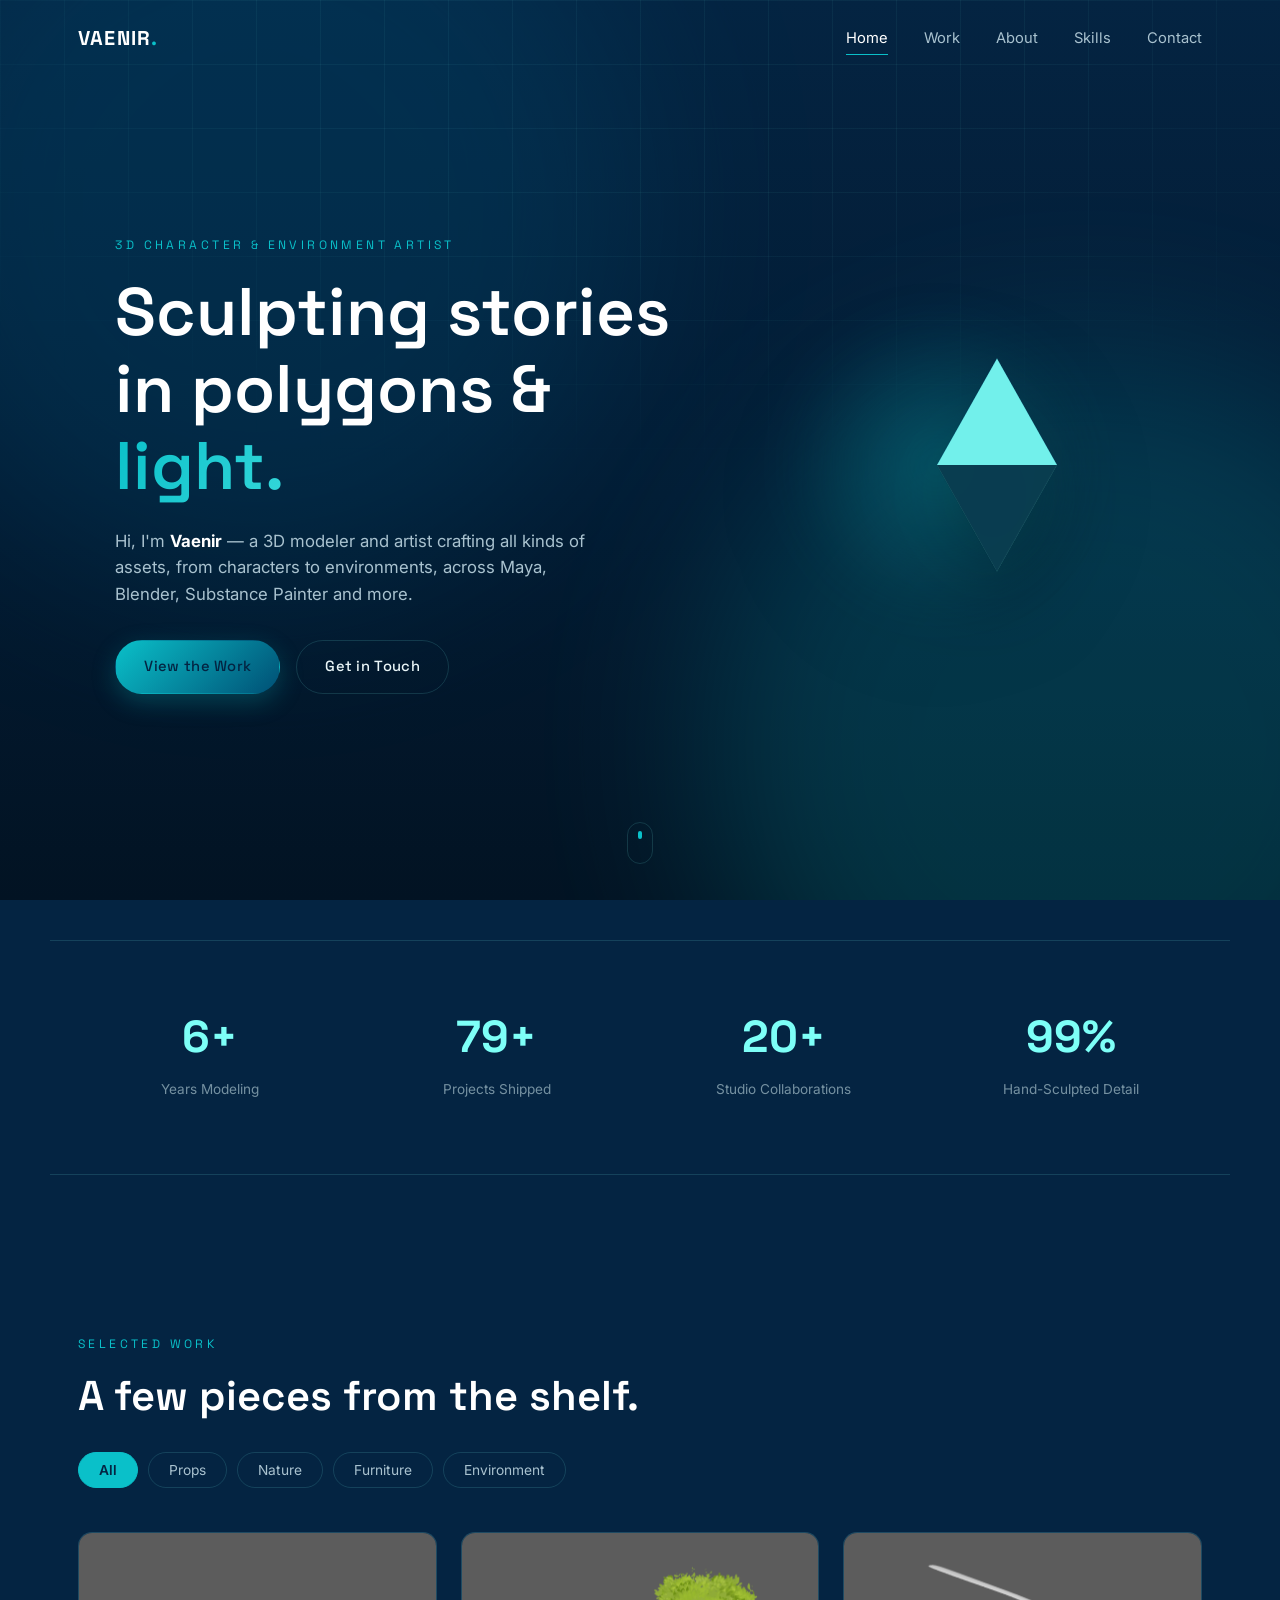
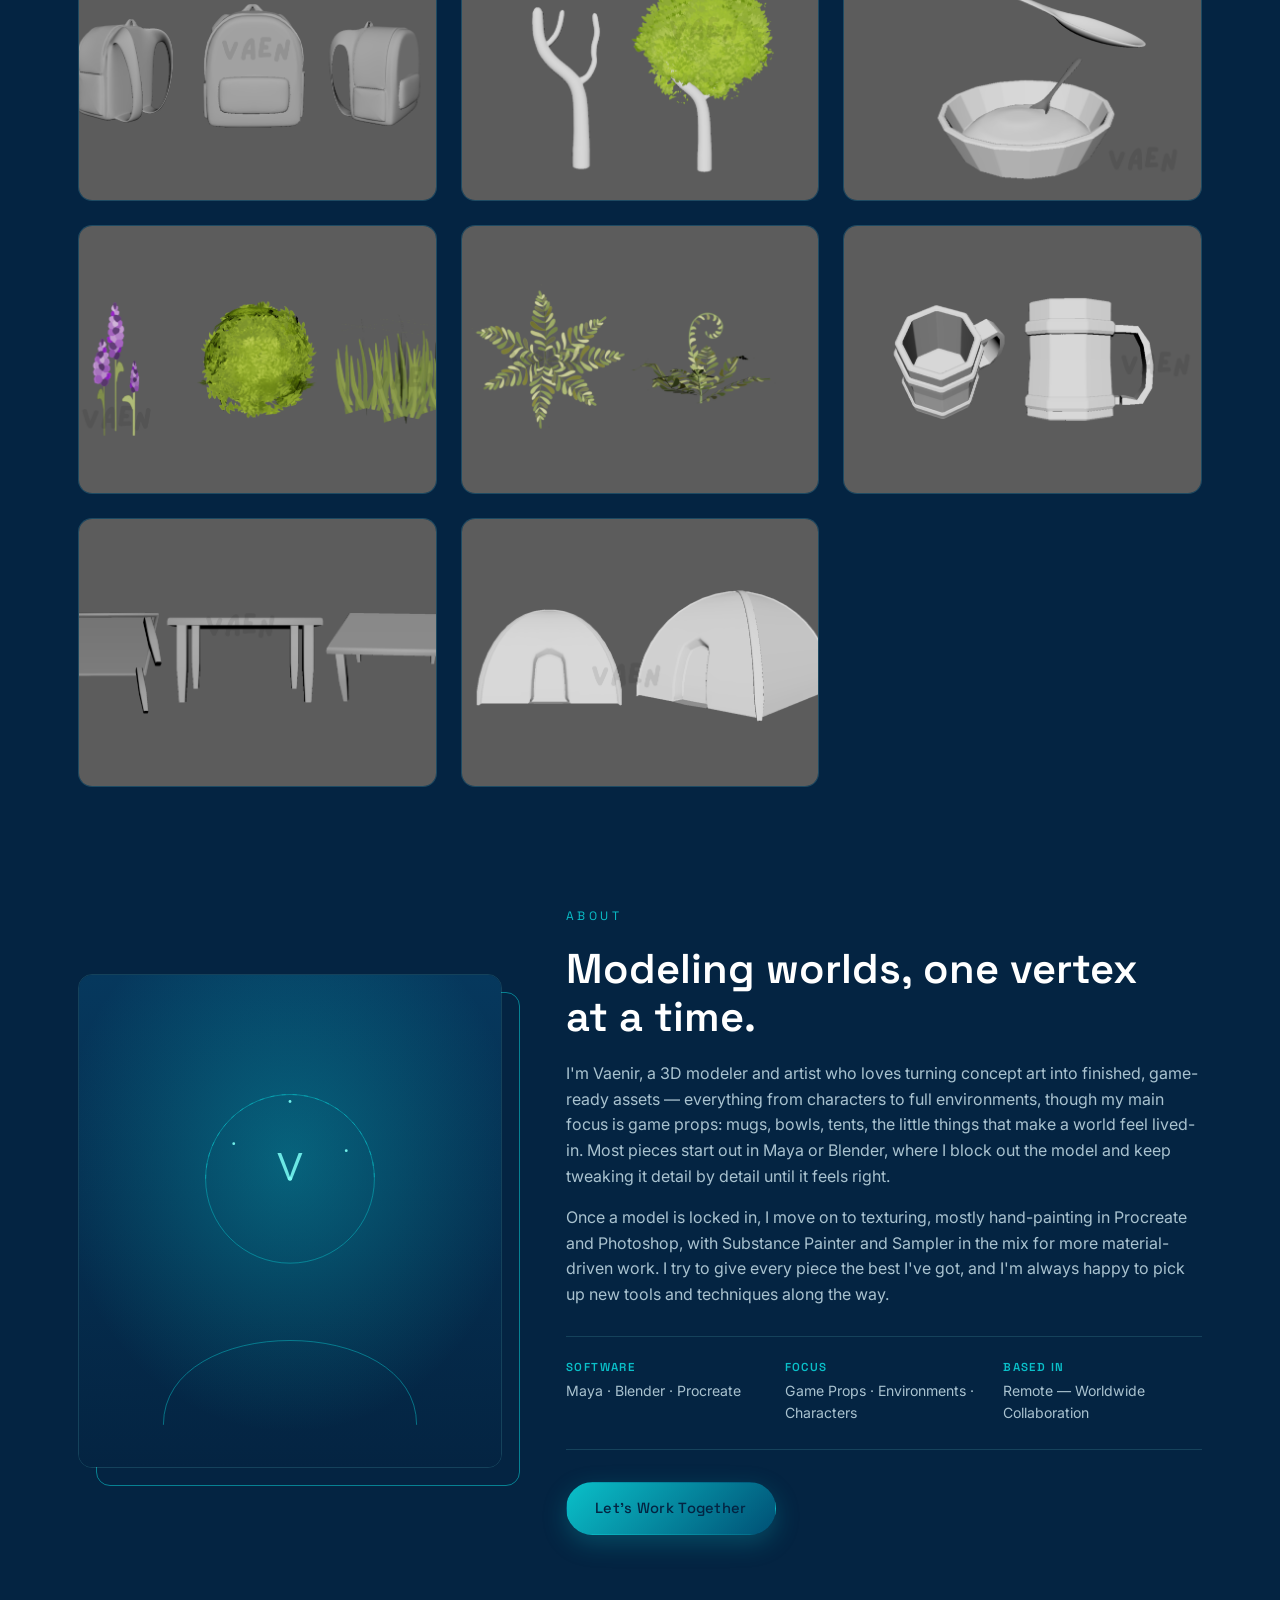
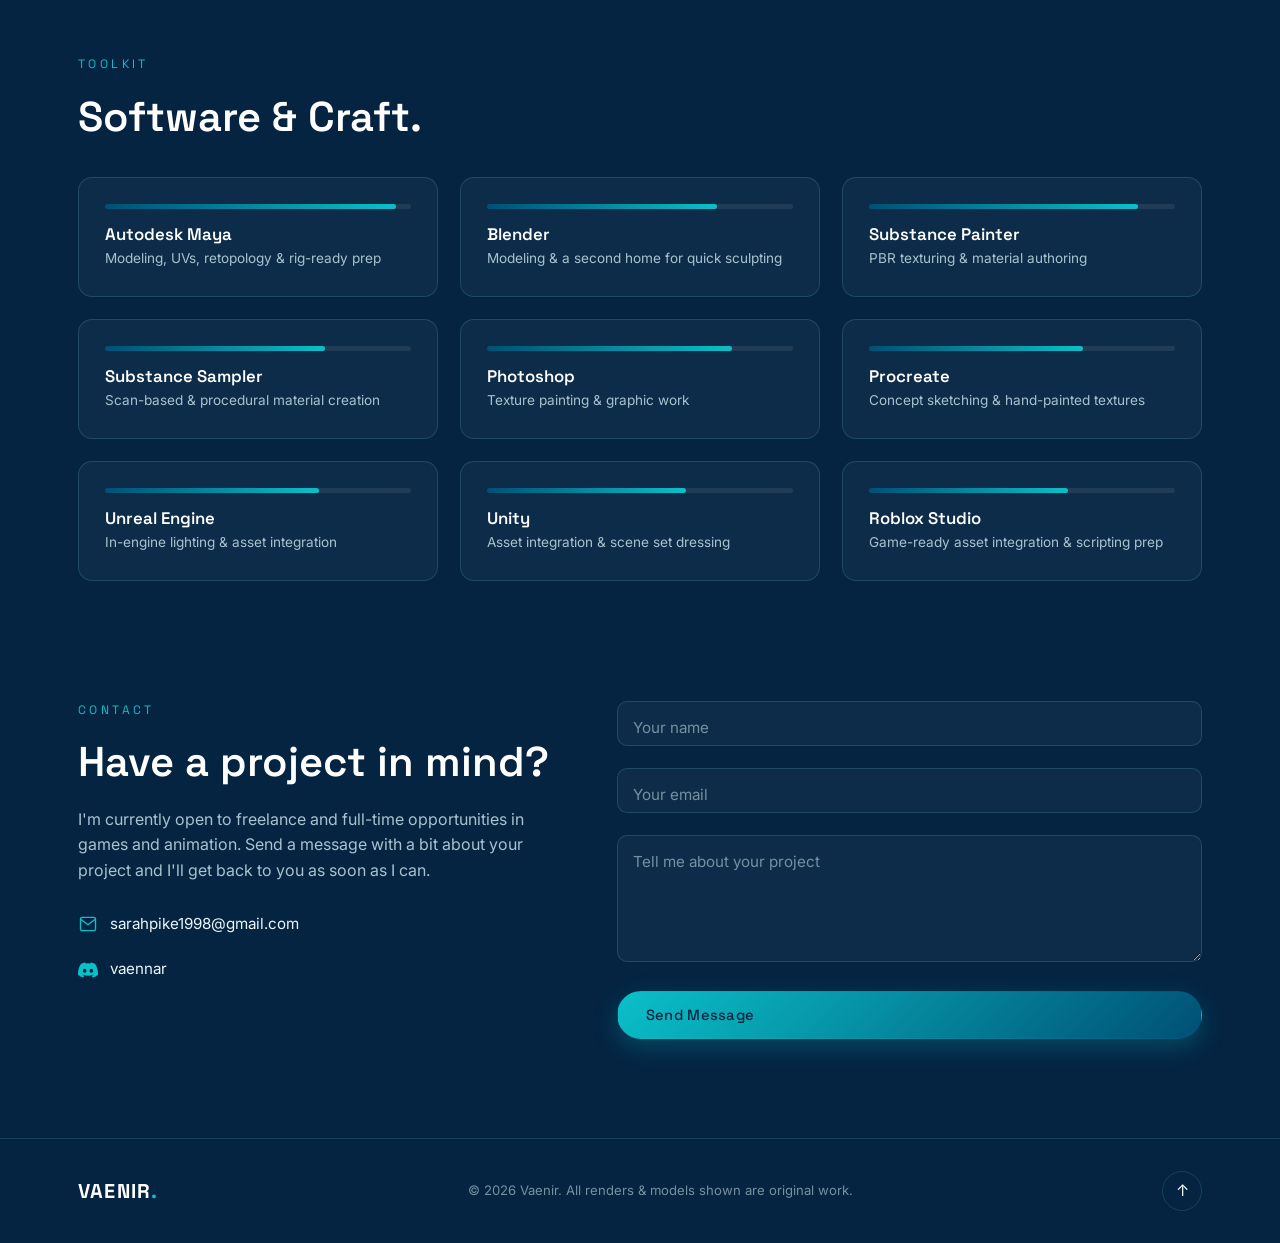
==== commit cc84492a: "Update index.html" ====
--- a/index.html
+++ b/index.html
@@ -8,15 +8,12 @@
   <link rel="icon" type="image/svg+xml" href="assets/images/misc/favicon.svg" />
 
   <!-- Social preview (Discord, Twitter/X, Slack, etc.) -->
-  <!-- NOTE: currently pointing at the local network IP for testing. Discord's crawler can't
-       reach a private LAN address (10.0.0.96), so the embed won't render until this is swapped
-       for a real public URL after deploying (e.g. https://vaenir.art). -->
   <meta property="og:type" content="website" />
   <meta property="og:site_name" content="Vaenir — 3D Artist Portfolio" />
   <meta property="og:title" content="Vaenir — 3D Character &amp; Environment Artist" />
   <meta property="og:description" content="3D modeler and artist crafting characters, props and environments in Maya, Blender, Substance Painter and more." />
-  <meta property="og:url" content="http://10.0.0.96:8420/" />
-  <meta property="og:image" content="http://10.0.0.96:8420/assets/images/misc/og-cover.png" />
+  <meta property="og:url" content="https://vaenirportafolio.vercel.app/" />
+  <meta property="og:image" content="https://vaenirportafolio.vercel.app/assets/images/misc/og-cover.png" />
   <meta property="og:image:width" content="1200" />
   <meta property="og:image:height" content="630" />
   <meta property="theme-color" content="#042442" />
@@ -24,7 +21,7 @@
   <meta name="twitter:card" content="summary_large_image" />
   <meta name="twitter:title" content="Vaenir — 3D Character &amp; Environment Artist" />
   <meta name="twitter:description" content="3D modeler and artist crafting characters, props and environments in Maya, Blender, Substance Painter and more." />
-  <meta name="twitter:image" content="http://10.0.0.96:8420/assets/images/misc/og-cover.png" />
+  <meta name="twitter:image" content="https://vaenirportafolio.vercel.app/assets/images/misc/og-cover.png" />
 
   <link rel="preconnect" href="https://fonts.googleapis.com" />
   <link rel="preconnect" href="https://fonts.gstatic.com" crossorigin />
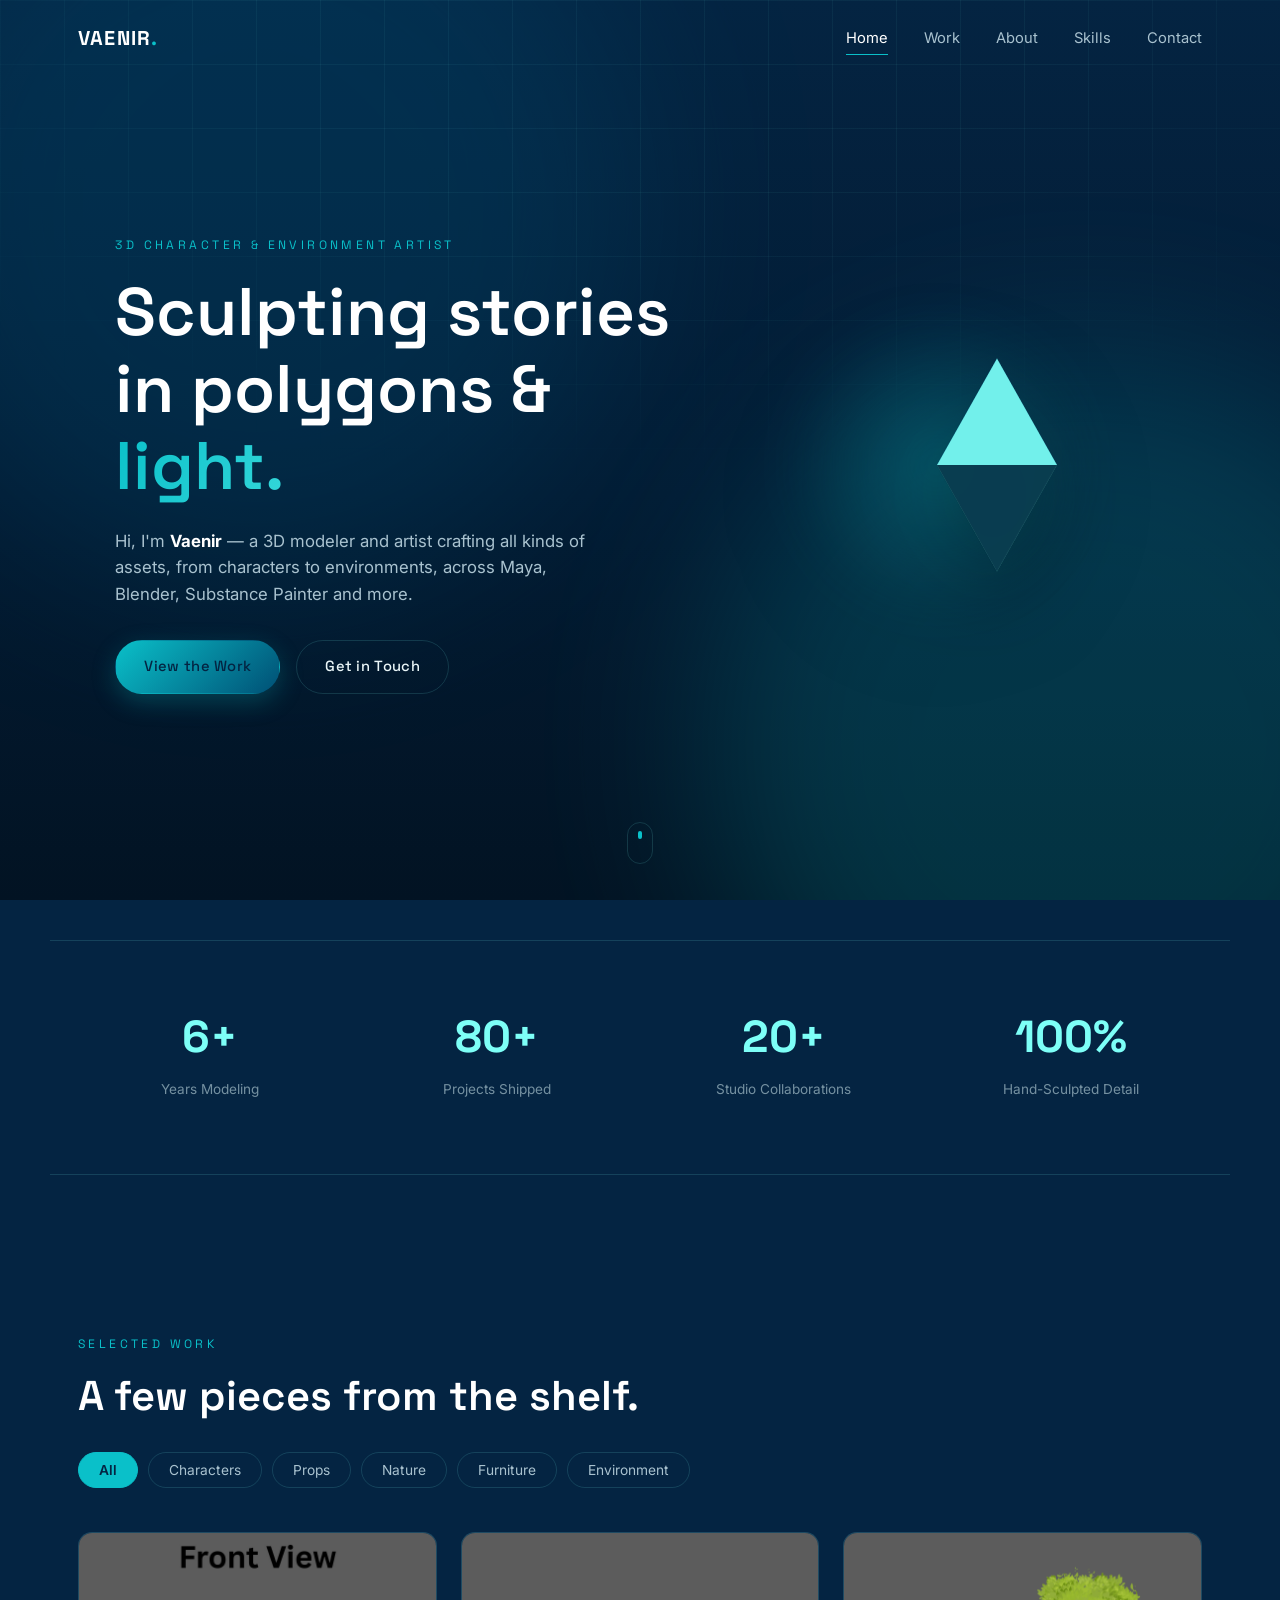
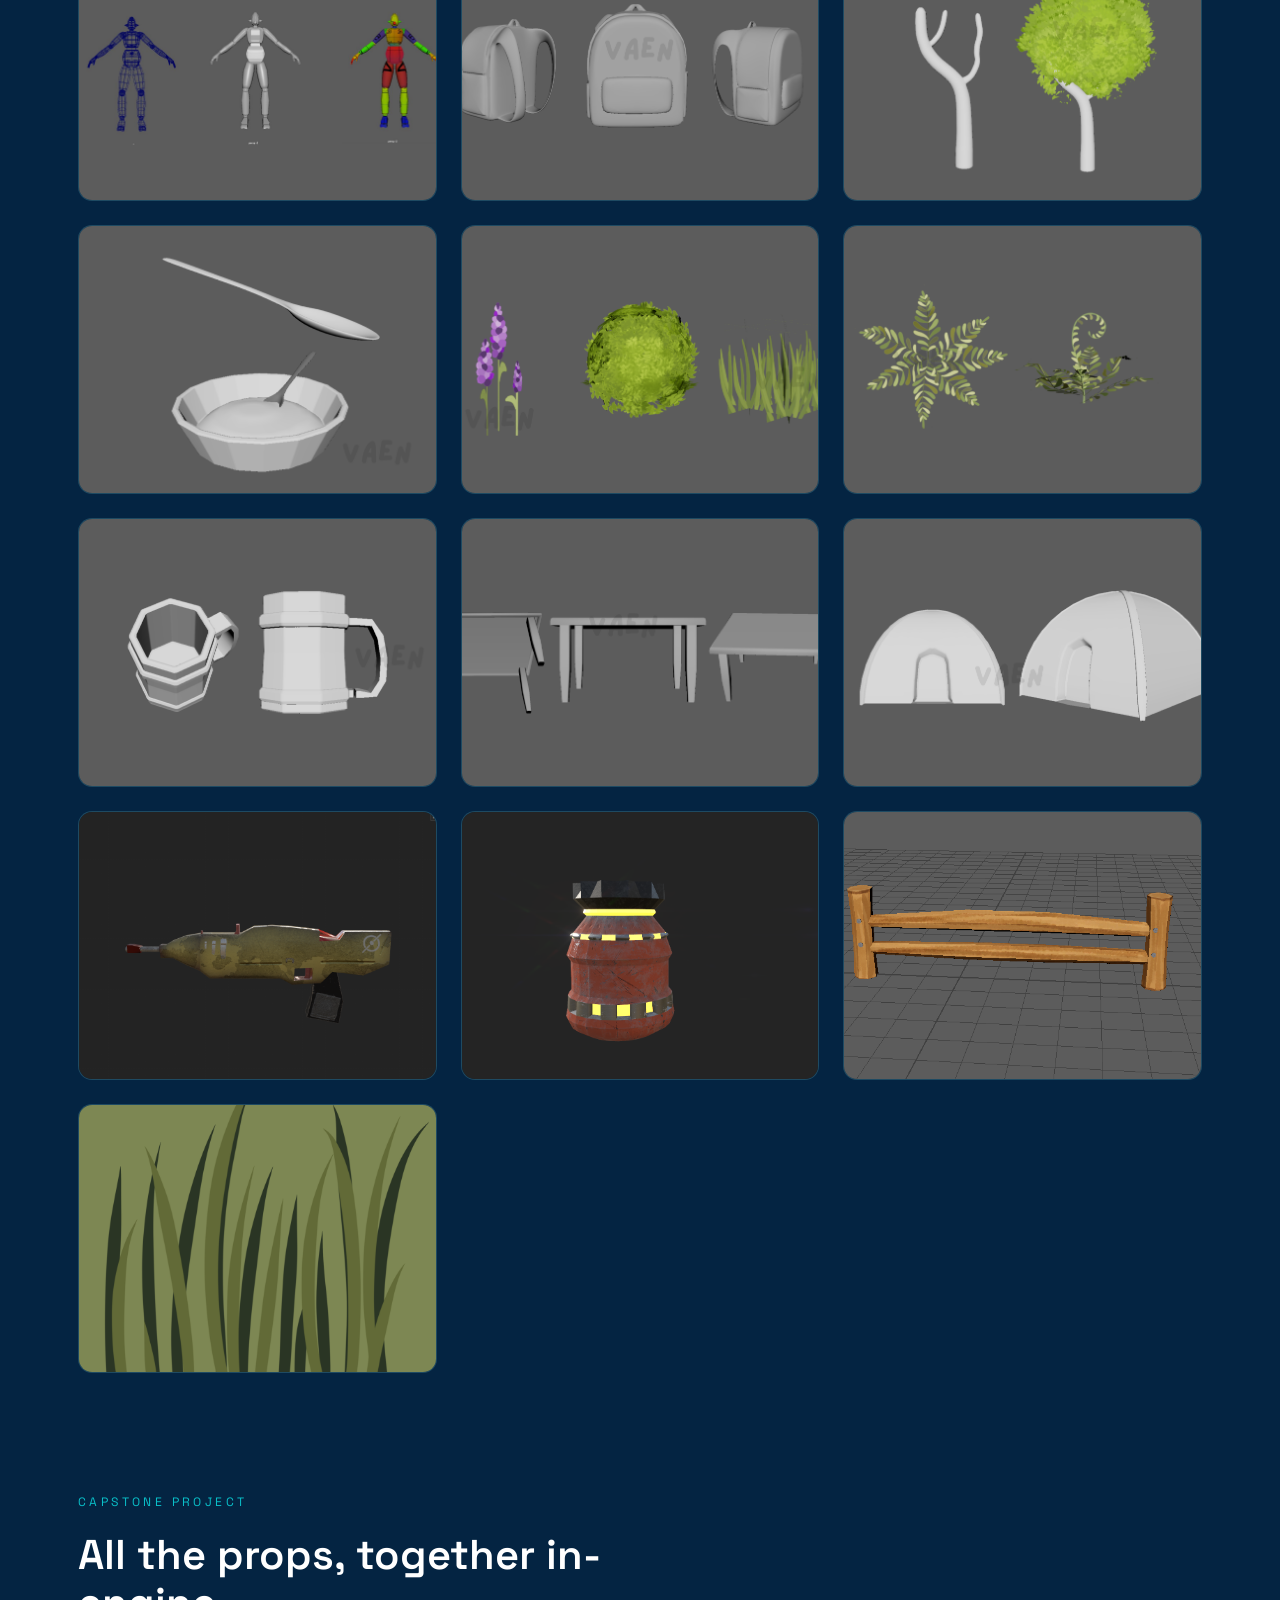
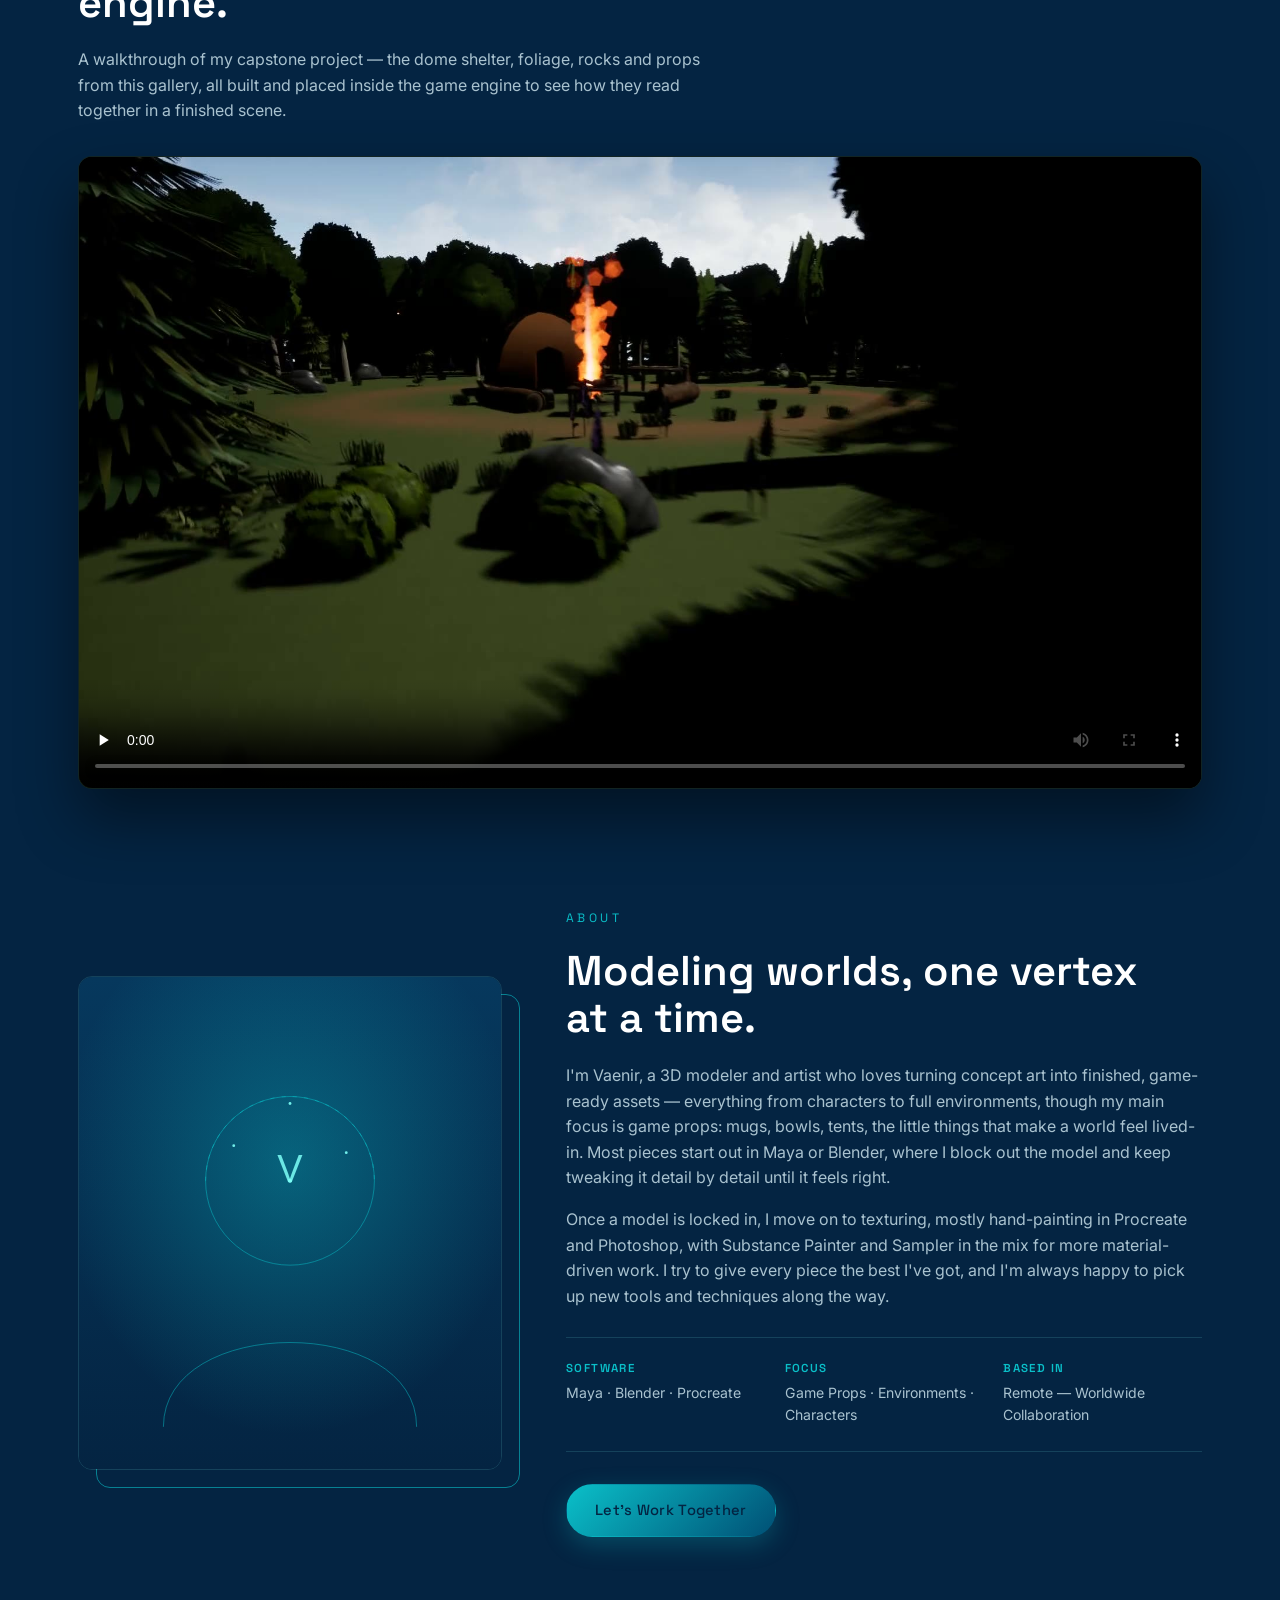
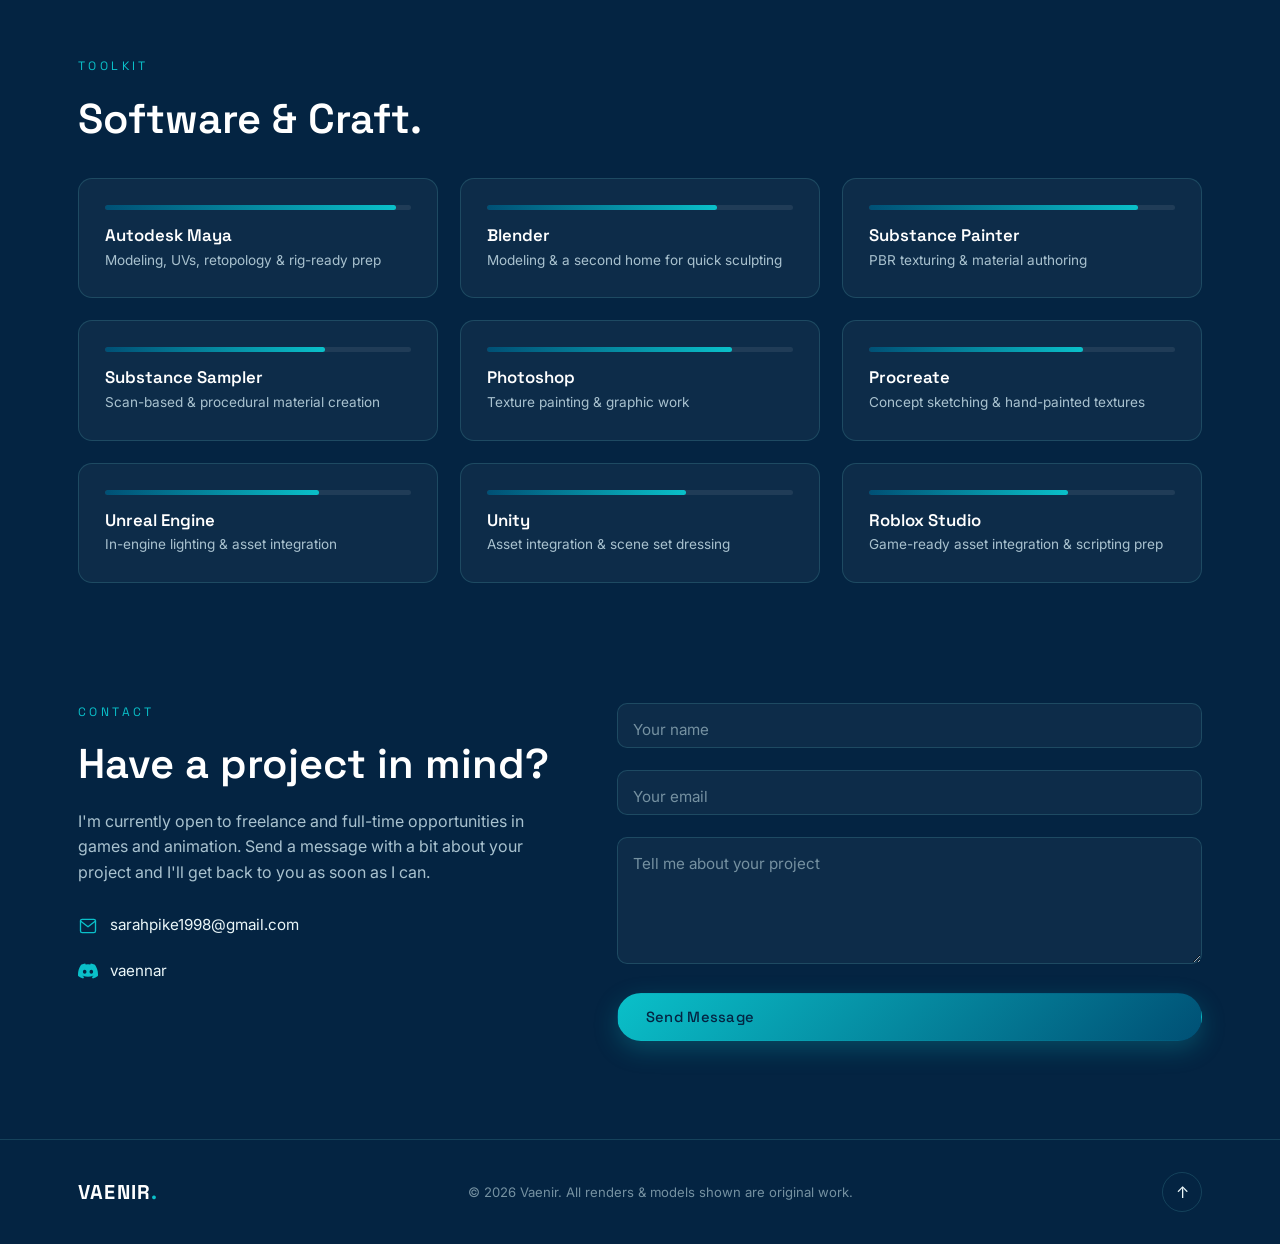
==== commit a7d2f649: "update" ====
--- a/index.html
+++ b/index.html
@@ -142,6 +142,7 @@
 
         <div class="work__filters reveal" role="tablist" aria-label="Filter work by category">
           <button class="filter-btn is-active" data-filter="all">All</button>
+          <button class="filter-btn" data-filter="character">Characters</button>
           <button class="filter-btn" data-filter="prop">Props</button>
           <button class="filter-btn" data-filter="nature">Nature</button>
           <button class="filter-btn" data-filter="furniture">Furniture</button>
@@ -150,6 +151,17 @@
 
         <div class="work__grid" id="workGrid">
 
+          <article class="work-card reveal" data-category="character">
+            <button class="work-card__trigger" data-title="Stylized Character" data-category-label="Character Design" data-desc="A fully modeled, UV'd and rigged stylized character, shown here in wireframe, clean shaded and colored-UV passes, plus a rig test in a dancing pose." data-images="assets/images/work/10.jpg,assets/images/work/9.jpg,assets/images/work/11.jpg">
+              <img src="assets/images/work/10.jpg" alt="Stylized character — front view wireframe, shaded and UV render" loading="lazy" />
+              <span class="work-card__overlay">
+                <span class="work-card__cat">Character Design</span>
+                <span class="work-card__title">Stylized Character</span>
+                <span class="work-card__view">View Piece →</span>
+              </span>
+            </button>
+          </article>
+
           <article class="work-card reveal" data-category="prop">
             <button class="work-card__trigger" data-title="Backpack Study" data-category-label="Hard-Surface Prop" data-desc="A stylized backpack modeled in Maya with clean quad topology, shown here as a grey-clay turnaround to highlight surface flow before texturing.">
               <img src="assets/images/work/1.png" alt="Backpack — stylized prop turnaround render" loading="lazy" />
@@ -238,6 +250,70 @@
             </button>
           </article>
 
+          <article class="work-card reveal" data-category="prop">
+            <button class="work-card__trigger" data-title="Salvage Blaster" data-category-label="Game Prop" data-desc="A weathered sci-fi sidearm modeled in Maya and fully hand-painted in Substance Painter, with worn edges and grime built up over the base metal and paint layers.">
+              <img src="assets/images/work/Gun.png" alt="Salvage Blaster — weathered sci-fi weapon prop render" loading="lazy" />
+              <span class="work-card__overlay">
+                <span class="work-card__cat">Game Prop</span>
+                <span class="work-card__title">Salvage Blaster</span>
+                <span class="work-card__view">View Piece →</span>
+              </span>
+            </button>
+          </article>
+
+          <article class="work-card reveal" data-category="prop">
+            <button class="work-card__trigger" data-title="Health Pickup" data-category-label="Game Prop" data-desc="A stylized health pickup canister built for readability at a glance, with hazard-yellow accents and a fully hand-painted rust and metal texture pass.">
+              <img src="assets/images/work/Health_Pickup.png" alt="Health pickup — stylized game item render" loading="lazy" />
+              <span class="work-card__overlay">
+                <span class="work-card__cat">Game Prop</span>
+                <span class="work-card__title">Health Pickup</span>
+                <span class="work-card__view">View Piece →</span>
+              </span>
+            </button>
+          </article>
+
+          <article class="work-card reveal" data-category="environment">
+            <button class="work-card__trigger" data-title="Wooden Fence" data-category-label="Environment" data-desc="A modular wooden fence piece, modeled and textured for quick reuse across outdoor environment set dressing.">
+              <img src="assets/images/work/SP_Fence_S.png" alt="Wooden fence — modular environment prop render" loading="lazy" />
+              <span class="work-card__overlay">
+                <span class="work-card__cat">Environment</span>
+                <span class="work-card__title">Wooden Fence</span>
+                <span class="work-card__view">View Piece →</span>
+              </span>
+            </button>
+          </article>
+
+          <article class="work-card reveal" data-category="nature">
+            <button class="work-card__trigger" data-title="Hand-Painted Textures" data-category-label="Texture Art" data-desc="A set of tileable materials hand-painted in Procreate and Photoshop — foliage, flowers, weeds, dirt and rock — used to texture the nature and environment pieces in this gallery." data-images="assets/images/work/Grass.png,assets/images/work/Bush.png,assets/images/work/Flowers.png,assets/images/work/Weeds.png,assets/images/work/Dirt.png,assets/images/work/Rock.png,assets/images/work/SP_Grass01_T.jpg">
+              <img src="assets/images/work/Grass.png" alt="Hand-painted tileable grass texture" loading="lazy" />
+              <span class="work-card__overlay">
+                <span class="work-card__cat">Texture Art</span>
+                <span class="work-card__title">Hand-Painted Textures</span>
+                <span class="work-card__view">View Piece →</span>
+              </span>
+            </button>
+          </article>
+
+        </div>
+      </div>
+    </section>
+
+    <!-- CAPSTONE SHOWCASE -->
+    <section class="showcase" id="showcase">
+      <div class="container">
+        <p class="eyebrow reveal">Capstone Project</p>
+        <h2 class="section-title reveal">All the props, together in-engine.</h2>
+        <p class="reveal showcase__lead">
+          A walkthrough of my capstone project — the dome shelter, foliage, rocks and props
+          from this gallery, all built and placed inside the game engine to see how they read
+          together in a finished scene.
+        </p>
+        <div class="showcase__video reveal">
+          <video controls preload="none" poster="assets/images/work/capstone-poster.jpg" playsinline>
+            <source src="assets/images/work/capstone-showcase.mp4" type="video/mp4" />
+            Your browser doesn't support embedded video.
+            <a href="assets/images/work/capstone-showcase.mp4">Download the video</a> instead.
+          </video>
         </div>
       </div>
     </section>
@@ -405,7 +481,12 @@
     <div class="lightbox__backdrop" data-close></div>
     <div class="lightbox__panel" role="dialog" aria-modal="true" aria-labelledby="lightboxTitle">
       <button class="lightbox__close" data-close aria-label="Close">&times;</button>
-      <img class="lightbox__img" id="lightboxImg" src="" alt="" />
+      <div class="lightbox__media">
+        <img class="lightbox__img" id="lightboxImg" src="" alt="" />
+        <button class="lightbox__nav lightbox__nav--prev" id="lightboxPrev" aria-label="Previous image">&#10094;</button>
+        <button class="lightbox__nav lightbox__nav--next" id="lightboxNext" aria-label="Next image">&#10095;</button>
+        <div class="lightbox__dots" id="lightboxDots"></div>
+      </div>
       <div class="lightbox__info">
         <span class="lightbox__cat" id="lightboxCat"></span>
         <h3 id="lightboxTitle"></h3>
--- a/css/style.css
+++ b/css/style.css
@@ -462,6 +462,23 @@
 }
 .work-card__title { font-family: var(--font-head); font-size: 1.15rem; color: #fff; font-weight: 600; }
 .work-card__view { font-size: 0.8rem; color: var(--electric-blue); margin-top: 8px; }
+
+/* ============ Showcase ============ */
+.showcase__lead { max-width: 640px; }
+.showcase__video {
+  margin-top: 32px;
+  border-radius: var(--radius);
+  overflow: hidden;
+  border: 1px solid var(--border);
+  background: #000;
+  box-shadow: 0 30px 60px rgba(0, 0, 0, 0.45);
+}
+.showcase__video video {
+  width: 100%;
+  aspect-ratio: 16 / 9;
+  display: block;
+  background: #000;
+}
 
 /* ============ About ============ */
 .about__inner {
@@ -678,7 +695,49 @@
   transition: transform 0.4s var(--ease);
 }
 .lightbox.is-open .lightbox__panel { transform: translateY(0) scale(1); }
+.lightbox__media { position: relative; background: #000; }
 .lightbox__img { width: 100%; display: block; }
+.lightbox__nav {
+  position: absolute;
+  top: 50%;
+  transform: translateY(-50%);
+  width: 44px; height: 44px;
+  border-radius: 50%;
+  border: 1px solid var(--border);
+  background: rgba(4, 36, 66, 0.65);
+  color: #fff;
+  font-size: 1rem;
+  cursor: pointer;
+  display: none;
+  align-items: center;
+  justify-content: center;
+  transition: background 0.25s, border-color 0.25s;
+  z-index: 2;
+}
+.lightbox__nav:hover { background: rgba(10, 192, 201, 0.35); border-color: var(--bold-cyan); }
+.lightbox__nav--prev { left: 14px; }
+.lightbox__nav--next { right: 14px; }
+.lightbox__media.has-multiple .lightbox__nav { display: flex; }
+.lightbox__dots {
+  position: absolute;
+  left: 50%;
+  bottom: 14px;
+  transform: translateX(-50%);
+  display: none;
+  gap: 8px;
+  z-index: 2;
+}
+.lightbox__media.has-multiple .lightbox__dots { display: flex; }
+.lightbox__dot {
+  width: 8px; height: 8px;
+  border-radius: 50%;
+  border: none;
+  background: rgba(255, 255, 255, 0.4);
+  cursor: pointer;
+  padding: 0;
+  transition: background 0.25s, transform 0.25s;
+}
+.lightbox__dot.is-active { background: var(--bold-cyan); transform: scale(1.25); }
 .lightbox__close {
   position: absolute;
   top: 14px; right: 14px;
